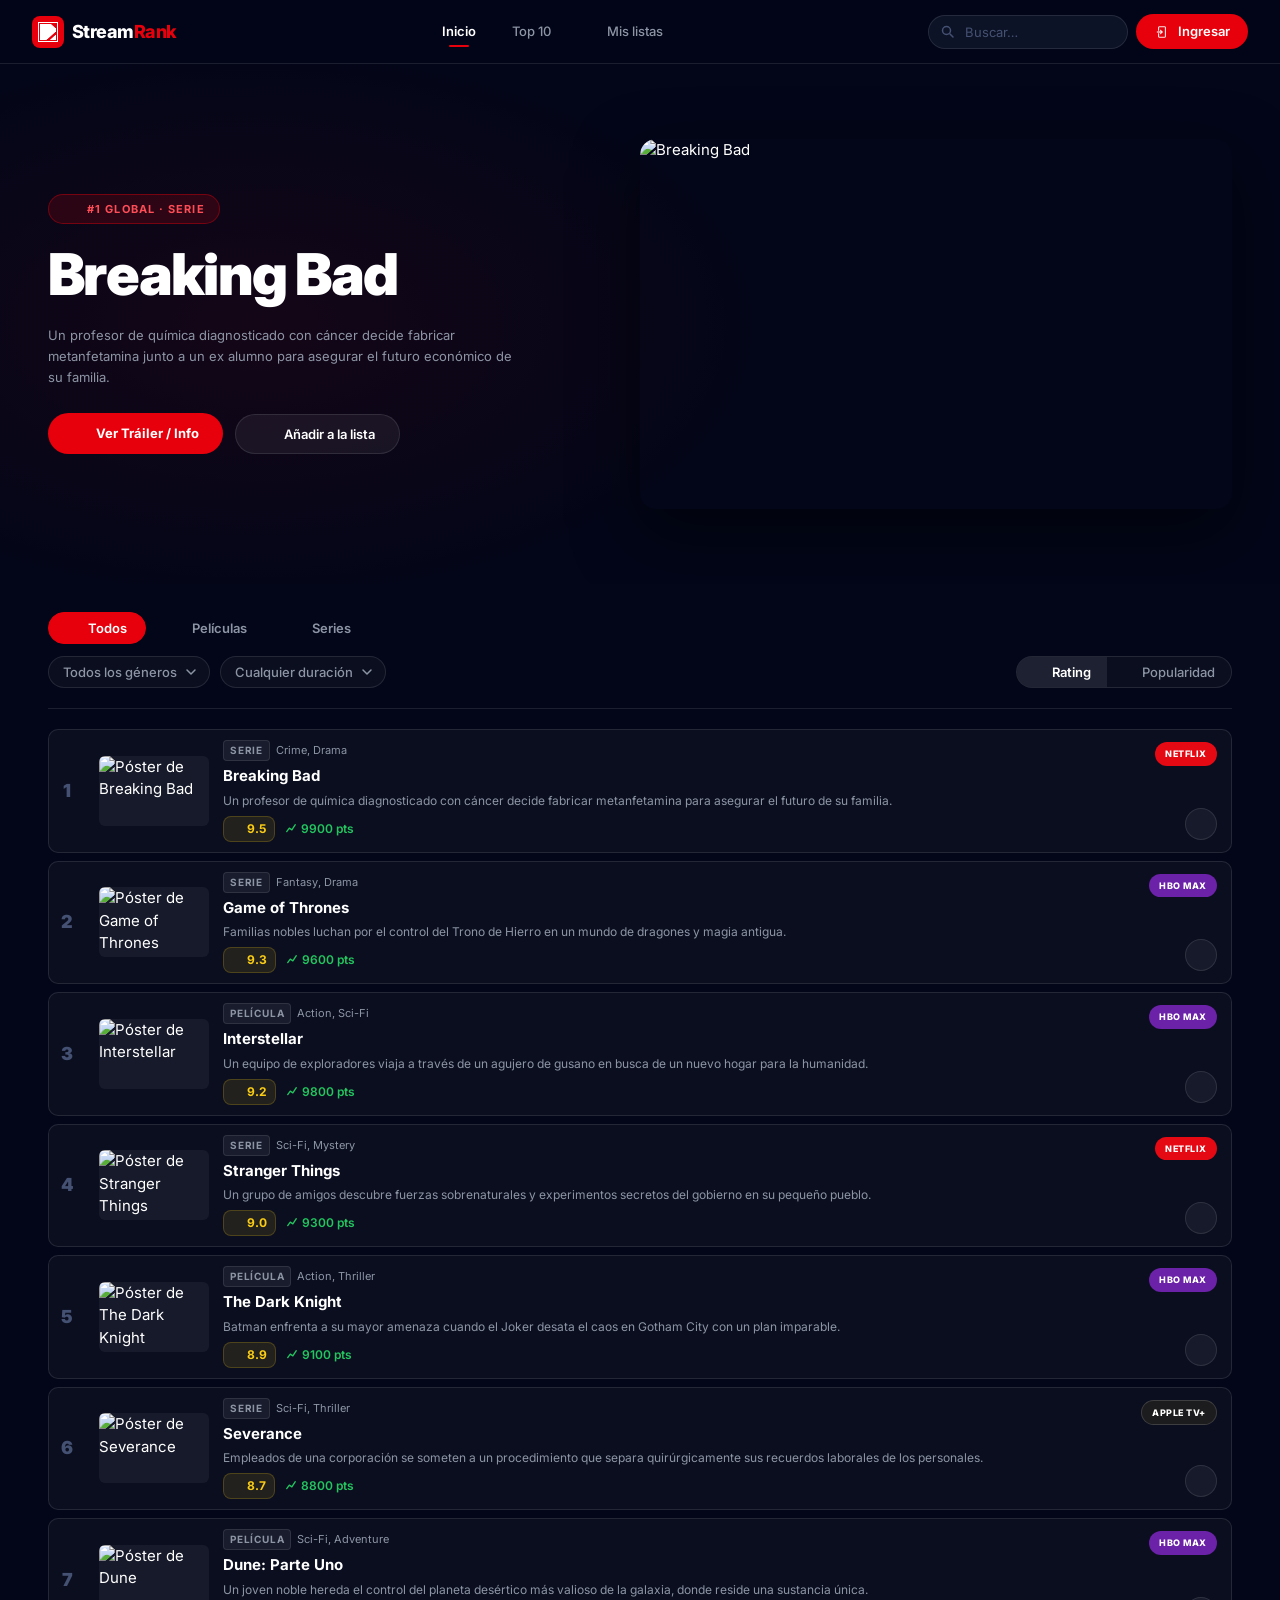
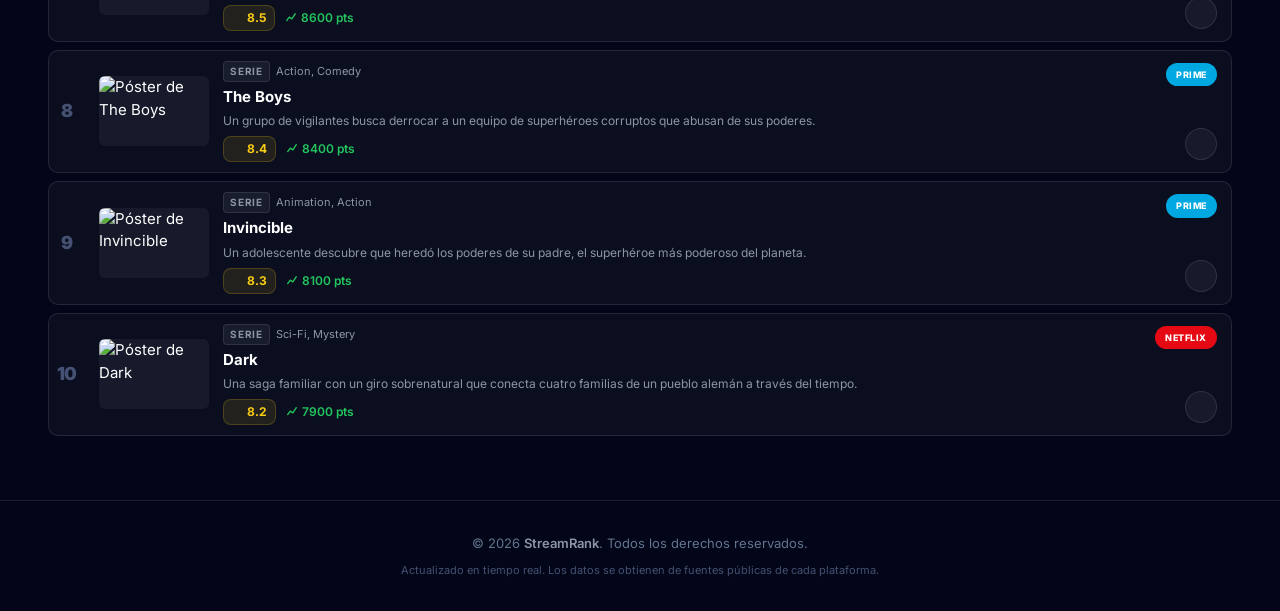
==== index.html @ 414cadd2 "avance" ====
<!DOCTYPE html>
<html lang="es">
<head>
  <meta charset="UTF-8" />
  <meta name="viewport" content="width=device-width, initial-scale=1.0" />
  <meta name="description" content="StreamRank — Descubre las mejores películas y series rankeadas en tiempo real." />
  <title>StreamRank — Inicio</title>
 
  <link rel="preconnect" href="https://fonts.googleapis.com" />
  <link rel="preconnect" href="https://fonts.gstatic.com" crossorigin />
  <link href="https://fonts.googleapis.com/css2?family=Inter:wght@400;500;600;700;800;900&display=swap" rel="stylesheet" />
 
  <link rel="stylesheet" href="css/style.css" />
  <link rel="stylesheet" href="css/inicio.css" />
  <link rel="stylesheet" href="css/modal.css" />
  <link rel="stylesheet" href="css/auth-modal.css" />
</head>
 
<body>
 
  <!-- ============================================================
       HEADER
  ============================================================ -->
  <header id="site-header" role="banner">
    <div class="header-inner">
 
      <!-- ZONA 1 — Logo -->
      <a href="index.html" class="header-logo" aria-label="StreamRank — Ir al inicio">
        <span class="header-logo__icon-wrap" aria-hidden="true">
          <img src="assets/icons/Clapperboard.svg" alt="" width="20" height="20" />
        </span>
        <span class="header-logo__wordmark">Stream<span>Rank</span></span>
      </a>
 
      <!-- ZONA 2 — Navegación principal -->
      <nav class="header-nav" aria-label="Navegación principal">
 
        <a href="index.html" class="nav-link is-active" aria-current="page">
          <span class="nav-link-text">Inicio</span>
        </a>
 
        <a href="top_10.html" class="nav-link">
          <span class="nav-link-text">Top 10</span>
        </a>
 
        <a href="mis-listas.html" class="nav-link">
          <img src="assets/icons/menu.svg" class="nav-link__icon" alt="" aria-hidden="true" />
          <span class="nav-link-text">Mis listas</span>
        </a>
 
      </nav>
 
      <!-- ZONA 3 — Búsqueda + CTA -->
      <div class="header-actions">
 
        <form class="search-form" role="search" action="#" method="get">
          <label for="site-search" class="sr-only">Buscar películas o series</label>
          <svg class="search-form__icon" viewBox="0 0 16 16" fill="none"
               aria-hidden="true" focusable="false">
            <circle cx="6.5" cy="6.5" r="4" stroke="currentColor" stroke-width="1.5"/>
            <path d="M10 10l3 3" stroke="currentColor" stroke-width="1.5" stroke-linecap="round"/>
          </svg>
          <input
            id="site-search"
            class="search-form__input"
            type="search"
            name="q"
            placeholder="Buscar…"
            autocomplete="off"
            aria-label="Buscar películas o series"
          />
        </form>
 
        <a href="ajustes.html" class="btn-cta">
          <img src="assets/icons/enter.svg" class="btn-cta__icon" alt="" aria-hidden="true" />
          <span class="btn-cta-text">Ingresar</span>
        </a>
 
      </div>
    </div>
  </header>
 
 
  <!-- ============================================================
       MAIN — contenido de la siguiente fase
  ============================================================ -->
   <main id="site-main" tabindex="-1">
    <section class="hero" aria-label="Contenido destacado — Top 1 global">
 
      <!-- Columna izquierda: texto -->
      <div class="hero__content">
        <div class="hero__badge" aria-label="Top 1 global">
          <img src="assets/icons/Estrella.svg" alt="" class="hero__badge-icon" />
          #1 Global · Serie
        </div>
        <h1 class="hero__title">Breaking Bad</h1>
        <p class="hero__desc">Un profesor de química diagnosticado con cáncer decide fabricar metanfetamina junto a un ex alumno para asegurar el futuro económico de su familia.</p>
        <div class="hero__actions">
          <a href="#" class="btn-hero-primary" aria-label="Ver tráiler e información de Breaking Bad">
            <img src="assets/icons/Play.svg" alt="" class="btn-icon" />
            Ver Tráiler / Info
          </a>
          <button class="btn-hero-secondary" aria-label="Añadir Breaking Bad a mi lista">
            <img src="assets/icons/agregar.svg" alt="" class="btn-icon" />
           Añadir a la lista
          </button>
        </div>
    </div>
 
  <!-- Columna derecha: imagen -->
      <div class="hero__bg" aria-hidden="true">
        <img
          src="https://images.unsplash.com/photo-1604975999044-188783d54fb3?w=1000&q=80"
          alt="Breaking Bad"
       />
      </div>
 
    </section>

 
    <!-- ── FILTROS + LISTA ── -->
    <section class="section-main" aria-label="Top 10 global">
 
      <div class="filters-bar" role="group" aria-label="Filtros del ranking">
        <!-- Tabs -->
        <div class="filter-tabs" role="tablist" aria-label="Tipo de contenido">
          <button class="filter-tab is-active" role="tab" aria-selected="true" data-filter="all">
            <img src="assets/icons/general.svg" alt="" class="filter-icon" />
            Todos
          </button>
          <button class="filter-tab" role="tab" aria-selected="false" data-filter="movie">
            <img src="assets/icons/Pelicula.svg" alt="" class="filter-icon" />
            Películas
          </button>
          <button class="filter-tab" role="tab" aria-selected="false" data-filter="series">
            <img src="assets/icons/Series.svg" alt="" class="filter-icon" />
            Series
          </button>
        </div>
        <!-- Dropdowns + ordenar -->
        <div class="filter-row">
          <label for="filter-genre" class="sr-only">Filtrar por género</label>
          <select id="filter-genre" class="filter-select">
            <option value="">Todos los géneros</option>
            <option value="action">Acción</option>
            <option value="drama">Drama</option>
            <option value="scifi">Ciencia ficción</option>
            <option value="comedy">Comedia</option>
            <option value="thriller">Thriller</option>
            <option value="fantasy">Fantasía</option>
            <option value="crime">Crimen</option>
            <option value="animation">Animación</option>
          </select>
          <label for="filter-duration" class="sr-only">Filtrar por duración</label>
          <select id="filter-duration" class="filter-select">
            <option value="">Cualquier duración</option>
            <option value="short">Menos de 90 min</option>
            <option value="medium">90 – 120 min</option>
            <option value="long">Más de 120 min</option>
          </select>
          <div class="filter-row__spacer" aria-hidden="true"></div>
          <div class="sort-group" role="group" aria-label="Ordenar por">
            <button class="sort-btn is-active" data-sort="rating" aria-pressed="true">
              <img src="assets/icons/Rating.svg" alt="" class="sort-icon" />
              Rating
            </button>
            <button class="sort-btn" data-sort="popularity" aria-pressed="false">
              <img src="assets/icons/Popularidad.svg" alt="" class="sort-icon" />
              Popularidad
            </button>
          </div>
        </div>
      </div>
 
 
      <!-- Lista -->
      <ol class="ranking-list" aria-label="Lista Top 10 global">
 
        <li data-item-id="breaking-bad"><article class="card" aria-label="Puesto 1: Breaking Bad">
          <span class="card__rank" aria-label="Puesto 1">1</span>
          <div class="card__thumb"><img src="https://images.unsplash.com/photo-1604975999044-188783d54fb3?w=400&q=80" alt="Póster de Breaking Bad" loading="lazy" /></div>
          <div class="card__body">
            <div class="card__type-row"><span class="card__type">Serie</span><span class="card__genres">Crime, Drama</span></div>
            <h2 class="card__title">Breaking Bad</h2>
            <p class="card__desc">Un profesor de química diagnosticado con cáncer decide fabricar metanfetamina para asegurar el futuro de su familia.</p>
            <div class="card__stats">
              <span class="card__rating" aria-label="Rating 9.5"><img src="assets/icons/Estrella.svg" alt="" class="card-rating-icon" />9.5</span>
              <span class="card__pts" aria-label="9900 puntos"><svg viewBox="0 0 14 14" fill="none" stroke="currentColor" stroke-width="1.6" aria-hidden="true"><path d="M2 10l3-4 3 2 4-6" stroke-linecap="round" stroke-linejoin="round"/></svg>9900 pts</span>
            </div>
          </div>
          <div class="card__side">
            <span class="platform-badge platform-badge--netflix">NETFLIX</span>
            <button class="btn-save" aria-label="Guardar Breaking Bad en mi lista" aria-pressed="false"><img src="assets/icons/agregar.svg" alt="" class="save-icon" /></button>
          </div>
        </article></li>
 
        <li data-item-id="game-of-thrones"><article class="card" aria-label="Puesto 2: Game of Thrones">
          <span class="card__rank" aria-label="Puesto 2">2</span>
          <div class="card__thumb"><img src="https://images.unsplash.com/photo-1518709268805-4e9042af9f23?w=400&q=80" alt="Póster de Game of Thrones" loading="lazy" /></div>
          <div class="card__body">
            <div class="card__type-row"><span class="card__type">Serie</span><span class="card__genres">Fantasy, Drama</span></div>
            <h2 class="card__title">Game of Thrones</h2>
            <p class="card__desc">Familias nobles luchan por el control del Trono de Hierro en un mundo de dragones y magia antigua.</p>
            <div class="card__stats">
              <span class="card__rating" aria-label="Rating 9.3"><img src="assets/icons/Estrella.svg" alt="" class="card-rating-icon" />9.3</span>
              <span class="card__pts" aria-label="9600 puntos"><svg viewBox="0 0 14 14" fill="none" stroke="currentColor" stroke-width="1.6" aria-hidden="true"><path d="M2 10l3-4 3 2 4-6" stroke-linecap="round" stroke-linejoin="round"/></svg>9600 pts</span>
            </div>
          </div>
          <div class="card__side">
            <span class="platform-badge platform-badge--hbo">HBO MAX</span>
            <button class="btn-save" aria-label="Guardar Game of Thrones en mi lista" aria-pressed="false"><img src="assets/icons/agregar.svg" alt="" class="save-icon" /></button>
          </div>
        </article></li>
 
        <li data-item-id="interstellar"><article class="card" aria-label="Puesto 3: Interstellar">
          <span class="card__rank" aria-label="Puesto 3">3</span>
          <div class="card__thumb"><img src="https://images.unsplash.com/photo-1451187580459-43490279c0fa?w=400&q=80" alt="Póster de Interstellar" loading="lazy" /></div>
          <div class="card__body">
            <div class="card__type-row"><span class="card__type">Película</span><span class="card__genres">Action, Sci-Fi</span></div>
            <h2 class="card__title">Interstellar</h2>
            <p class="card__desc">Un equipo de exploradores viaja a través de un agujero de gusano en busca de un nuevo hogar para la humanidad.</p>
            <div class="card__stats">
              <span class="card__rating" aria-label="Rating 9.2"><img src="assets/icons/Estrella.svg" alt="" class="card-rating-icon" />9.2</span>
              <span class="card__pts" aria-label="9800 puntos"><svg viewBox="0 0 14 14" fill="none" stroke="currentColor" stroke-width="1.6" aria-hidden="true"><path d="M2 10l3-4 3 2 4-6" stroke-linecap="round" stroke-linejoin="round"/></svg>9800 pts</span>
            </div>
          </div>
          <div class="card__side">
            <span class="platform-badge platform-badge--hbo">HBO MAX</span>
            <button class="btn-save" aria-label="Guardar Interstellar en mi lista" aria-pressed="false"><img src="assets/icons/agregar.svg" alt="" class="save-icon" /></button>
          </div>
        </article></li>
 
        <li data-item-id="stranger-things"><article class="card" aria-label="Puesto 4: Stranger Things">
          <span class="card__rank" aria-label="Puesto 4">4</span>
          <div class="card__thumb"><img src="https://images.unsplash.com/photo-1535016120720-40c646be5580?w=400&q=80" alt="Póster de Stranger Things" loading="lazy" /></div>
          <div class="card__body">
            <div class="card__type-row"><span class="card__type">Serie</span><span class="card__genres">Sci-Fi, Mystery</span></div>
            <h2 class="card__title">Stranger Things</h2>
            <p class="card__desc">Un grupo de amigos descubre fuerzas sobrenaturales y experimentos secretos del gobierno en su pequeño pueblo.</p>
            <div class="card__stats">
              <span class="card__rating" aria-label="Rating 9.0"><img src="assets/icons/Estrella.svg" alt="" class="card-rating-icon" />9.0</span>
              <span class="card__pts" aria-label="9300 puntos"><svg viewBox="0 0 14 14" fill="none" stroke="currentColor" stroke-width="1.6" aria-hidden="true"><path d="M2 10l3-4 3 2 4-6" stroke-linecap="round" stroke-linejoin="round"/></svg>9300 pts</span>
            </div>
          </div>
          <div class="card__side">
            <span class="platform-badge platform-badge--netflix">NETFLIX</span>
            <button class="btn-save" aria-label="Guardar Stranger Things en mi lista" aria-pressed="false"><img src="assets/icons/agregar.svg" alt="" class="save-icon" /></button>
          </div>
        </article></li>
 
        <li data-item-id="the-dark-knight"><article class="card" aria-label="Puesto 5: The Dark Knight">
          <span class="card__rank" aria-label="Puesto 5">5</span>
          <div class="card__thumb"><img src="https://images.unsplash.com/photo-1509347528160-9a9e33742cdb?w=400&q=80" alt="Póster de The Dark Knight" loading="lazy" /></div>
          <div class="card__body">
            <div class="card__type-row"><span class="card__type">Película</span><span class="card__genres">Action, Thriller</span></div>
            <h2 class="card__title">The Dark Knight</h2>
            <p class="card__desc">Batman enfrenta a su mayor amenaza cuando el Joker desata el caos en Gotham City con un plan imparable.</p>
            <div class="card__stats">
              <span class="card__rating" aria-label="Rating 8.9"><img src="assets/icons/Estrella.svg" alt="" class="card-rating-icon" />8.9</span>
              <span class="card__pts" aria-label="9100 puntos"><svg viewBox="0 0 14 14" fill="none" stroke="currentColor" stroke-width="1.6" aria-hidden="true"><path d="M2 10l3-4 3 2 4-6" stroke-linecap="round" stroke-linejoin="round"/></svg>9100 pts</span>
            </div>
          </div>
          <div class="card__side">
            <span class="platform-badge platform-badge--hbo">HBO MAX</span>
            <button class="btn-save" aria-label="Guardar The Dark Knight en mi lista" aria-pressed="false"><img src="assets/icons/agregar.svg" alt="" class="save-icon" /></button>
          </div>
        </article></li>
 
        <li data-item-id="severance"><article class="card" aria-label="Puesto 6: Severance">
          <span class="card__rank" aria-label="Puesto 6">6</span>
          <div class="card__thumb"><img src="https://images.unsplash.com/photo-1497366216548-37526070297c?w=400&q=80" alt="Póster de Severance" loading="lazy" /></div>
          <div class="card__body">
            <div class="card__type-row"><span class="card__type">Serie</span><span class="card__genres">Sci-Fi, Thriller</span></div>
            <h2 class="card__title">Severance</h2>
            <p class="card__desc">Empleados de una corporación se someten a un procedimiento que separa quirúrgicamente sus recuerdos laborales de los personales.</p>
            <div class="card__stats">
              <span class="card__rating" aria-label="Rating 8.7"><img src="assets/icons/Estrella.svg" alt="" class="card-rating-icon" />8.7</span>
              <span class="card__pts" aria-label="8800 puntos"><svg viewBox="0 0 14 14" fill="none" stroke="currentColor" stroke-width="1.6" aria-hidden="true"><path d="M2 10l3-4 3 2 4-6" stroke-linecap="round" stroke-linejoin="round"/></svg>8800 pts</span>
            </div>
          </div>
          <div class="card__side">
            <span class="platform-badge platform-badge--apple">APPLE TV+</span>
            <button class="btn-save" aria-label="Guardar Severance en mi lista" aria-pressed="false"><img src="assets/icons/agregar.svg" alt="" class="save-icon" /></button>
          </div>
        </article></li>
 
        <li data-item-id="dune"><article class="card" aria-label="Puesto 7: Dune: Parte Uno">
          <span class="card__rank" aria-label="Puesto 7">7</span>
          <div class="card__thumb"><img src="https://images.unsplash.com/photo-1506905925346-21bda4d32df4?w=400&q=80" alt="Póster de Dune" loading="lazy" /></div>
          <div class="card__body">
            <div class="card__type-row"><span class="card__type">Película</span><span class="card__genres">Sci-Fi, Adventure</span></div>
            <h2 class="card__title">Dune: Parte Uno</h2>
            <p class="card__desc">Un joven noble hereda el control del planeta desértico más valioso de la galaxia, donde reside una sustancia única.</p>
            <div class="card__stats">
              <span class="card__rating" aria-label="Rating 8.5"><img src="assets/icons/Estrella.svg" alt="" class="card-rating-icon" />8.5</span>
              <span class="card__pts" aria-label="8600 puntos"><svg viewBox="0 0 14 14" fill="none" stroke="currentColor" stroke-width="1.6" aria-hidden="true"><path d="M2 10l3-4 3 2 4-6" stroke-linecap="round" stroke-linejoin="round"/></svg>8600 pts</span>
            </div>
          </div>
          <div class="card__side">
            <span class="platform-badge platform-badge--hbo">HBO MAX</span>
            <button class="btn-save" aria-label="Guardar Dune en mi lista" aria-pressed="false"><img src="assets/icons/agregar.svg" alt="" class="save-icon" /></button>
          </div>
        </article></li>
 
        <li data-item-id="the-boys"><article class="card" aria-label="Puesto 8: The Boys">
          <span class="card__rank" aria-label="Puesto 8">8</span>
          <div class="card__thumb"><img src="https://images.unsplash.com/photo-1531259683007-016a7b628fc3?w=400&q=80" alt="Póster de The Boys" loading="lazy" /></div>
          <div class="card__body">
            <div class="card__type-row"><span class="card__type">Serie</span><span class="card__genres">Action, Comedy</span></div>
            <h2 class="card__title">The Boys</h2>
            <p class="card__desc">Un grupo de vigilantes busca derrocar a un equipo de superhéroes corruptos que abusan de sus poderes.</p>
            <div class="card__stats">
              <span class="card__rating" aria-label="Rating 8.4"><img src="assets/icons/Estrella.svg" alt="" class="card-rating-icon" />8.4</span>
              <span class="card__pts" aria-label="8400 puntos"><svg viewBox="0 0 14 14" fill="none" stroke="currentColor" stroke-width="1.6" aria-hidden="true"><path d="M2 10l3-4 3 2 4-6" stroke-linecap="round" stroke-linejoin="round"/></svg>8400 pts</span>
            </div>
          </div>
          <div class="card__side">
            <span class="platform-badge platform-badge--prime">PRIME</span>
            <button class="btn-save" aria-label="Guardar The Boys en mi lista" aria-pressed="false"><img src="assets/icons/agregar.svg" alt="" class="save-icon" /></button>
          </div>
        </article></li>
 
        <li data-item-id="invincible"><article class="card" aria-label="Puesto 9: Invincible">
          <span class="card__rank" aria-label="Puesto 9">9</span>
          <div class="card__thumb"><img src="https://images.unsplash.com/photo-1612036782180-6f0b6cd846fe?w=400&q=80" alt="Póster de Invincible" loading="lazy" /></div>
          <div class="card__body">
            <div class="card__type-row"><span class="card__type">Serie</span><span class="card__genres">Animation, Action</span></div>
            <h2 class="card__title">Invincible</h2>
            <p class="card__desc">Un adolescente descubre que heredó los poderes de su padre, el superhéroe más poderoso del planeta.</p>
            <div class="card__stats">
              <span class="card__rating" aria-label="Rating 8.3"><img src="assets/icons/Estrella.svg" alt="" class="card-rating-icon" />8.3</span>
              <span class="card__pts" aria-label="8100 puntos"><svg viewBox="0 0 14 14" fill="none" stroke="currentColor" stroke-width="1.6" aria-hidden="true"><path d="M2 10l3-4 3 2 4-6" stroke-linecap="round" stroke-linejoin="round"/></svg>8100 pts</span>
            </div>
          </div>
          <div class="card__side">
            <span class="platform-badge platform-badge--prime">PRIME</span>
            <button class="btn-save" aria-label="Guardar Invincible en mi lista" aria-pressed="false"><img src="assets/icons/agregar.svg" alt="" class="save-icon" /></button>
          </div>
        </article></li>
 
        <li data-item-id="dark"><article class="card" aria-label="Puesto 10: Dark">
          <span class="card__rank" aria-label="Puesto 10">10</span>
          <div class="card__thumb"><img src="https://images.unsplash.com/photo-1419242902214-272b3f66ee7a?w=400&q=80" alt="Póster de Dark" loading="lazy" /></div>
          <div class="card__body">
            <div class="card__type-row"><span class="card__type">Serie</span><span class="card__genres">Sci-Fi, Mystery</span></div>
            <h2 class="card__title">Dark</h2>
            <p class="card__desc">Una saga familiar con un giro sobrenatural que conecta cuatro familias de un pueblo alemán a través del tiempo.</p>
            <div class="card__stats">
              <span class="card__rating" aria-label="Rating 8.2"><img src="assets/icons/Estrella.svg" alt="" class="card-rating-icon" />8.2</span>
              <span class="card__pts" aria-label="7900 puntos"><svg viewBox="0 0 14 14" fill="none" stroke="currentColor" stroke-width="1.6" aria-hidden="true"><path d="M2 10l3-4 3 2 4-6" stroke-linecap="round" stroke-linejoin="round"/></svg>7900 pts</span>
            </div>
          </div>
          <div class="card__side">
            <span class="platform-badge platform-badge--netflix">NETFLIX</span>
            <button class="btn-save" aria-label="Guardar Dark en mi lista" aria-pressed="false"><img src="assets/icons/agregar.svg" alt="" class="save-icon" /></button>
          </div>
        </article></li>
 
      </ol>
    </section>
  </main>
 
 
  <!-- ============================================================
       FOOTER
  ============================================================ -->
  <footer id="site-footer" role="contentinfo">
    <div class="footer-inner">
      <p class="footer-copy">
        &copy; 2026 <strong>StreamRank</strong>. Todos los derechos reservados.
      </p>
      <p class="footer-note">
        Actualizado en tiempo real. Los datos se obtienen de fuentes públicas de cada plataforma.
      </p>
    </div>
  </footer>

  <style>
    /* Estilos para los iconos */
    .btn-icon,
    .filter-icon,
    .sort-icon,
    .hero__badge-icon,
    .meta-rating-icon,
    .card-rating-icon,
    .save-icon {
      width: 16px;
      height: 16px;
      flex-shrink: 0;
      display: block;
    }
  </style>
 <script src="js/filters.js"></script>
 <script src="js/modal.js"></script>
 <script src="js/auth.js"></script>
 <script src="js/auth-modal.js"></script>
 <script src="js/listas.js"></script>
 <script>Auth.updateHeaderUI();</script>
</body>
</html>
---- css/style.css ----
/* ===================================================
   TOKENS / VARIABLES
=================================================== */
:root {
  color-scheme: dark;

  /* Colores */
  --color-bg:               #020618;
  --color-surface:          #0A0E1F;
  --color-brand:            #E7000B;
  --color-brand-dark:       #D00000;
  --color-text-primary:     #ffffff;
  --color-text-muted:       #8D95A5;
  --color-text-placeholder: #455172;
  --color-text-footer:      #62748E;
  --color-border:           rgba(255, 255, 255, 0.1);
  --color-border-hover:     rgba(255, 255, 255, 0.2);
  --color-surface-hover:    rgba(255, 255, 255, 0.05);
  --color-topbar-bg:        rgba(2, 6, 24, 0.85);
  --color-search-bg:        rgba(15, 23, 43, 0.8);

  /* Tipografía */
  --font-main: 'Inter', ui-sans-serif, system-ui, -apple-system,
               BlinkMacSystemFont, 'Segoe UI', sans-serif;

  /* Bordes */
  --radius-sm:   8px;
  --radius-md:   9.1px;
  --radius-pill: 9999px;

  /* Espaciado */
  --space-xs:  4px;
  --space-sm:  8px;
  --space-md:  16px;
  --space-lg:  24px;
  --space-xl:  32px;
  --space-2xl: 48px;

  /* Texto */
  --text-xs:  11px;
  --text-sm:  13px;
  --text-md:  15px;
  --text-lg:  17px;

  /* Header */
  --header-h: 64px;
}


/* ===================================================
   RESET
=================================================== */
*, *::before, *::after {
  box-sizing: border-box;
  margin: 0;
  padding: 0;
}

html { scroll-behavior: smooth; }

body {
  font-family: var(--font-main);
  font-size: var(--text-md);
  background-color: var(--color-bg);
  color: var(--color-text-primary);
  line-height: 1.5;
  min-height: 100dvh;
  display: flex;
  flex-direction: column;
  -webkit-font-smoothing: antialiased;
}

a { color: inherit; text-decoration: none; }
ul, ol { list-style: none; }
img, svg { display: block; }
button { font-family: inherit; cursor: pointer; border: none; background: none; }

:focus-visible {
  outline: 2px solid var(--color-brand);
  outline-offset: 3px;
  border-radius: var(--radius-sm);
}

.sr-only {
  position: absolute;
  width: 1px; height: 1px;
  padding: 0; margin: -1px;
  overflow: hidden;
  clip: rect(0,0,0,0);
  white-space: nowrap;
  border: 0;
}


/* ===================================================
   LAYOUT GLOBAL
=================================================== */
#site-header { position: sticky; top: 0; z-index: 100; }
#site-main   { flex: 1; }
#site-footer { margin-top: auto; }


/* ===================================================
   HEADER
=================================================== */
.header-inner {
  display: flex;
  align-items: center;
  gap: var(--space-md);
  height: var(--header-h);
  padding: 0 var(--space-xl);
  background: var(--color-topbar-bg);
  backdrop-filter: blur(16px);
  -webkit-backdrop-filter: blur(16px);
  border-bottom: 1px solid var(--color-border);
  flex-wrap: nowrap;
  overflow: hidden;
}

/* Logo */
.header-logo {
  display: flex;
  align-items: center;
  gap: var(--space-sm);
  flex-shrink: 0;
  text-decoration: none;
}

.header-logo__icon-wrap {
  display: flex;
  align-items: center;
  justify-content: center;
  width: 32px;
  height: 32px;
  background: var(--color-brand);
  border-radius: var(--radius-sm);
  flex-shrink: 0;
}

.header-logo__icon-wrap img {
  width: 20px;
  height: 20px;
  filter: brightness(0) invert(1);
}

.header-logo__wordmark {
  font-size: 18px;
  font-weight: 800;
  letter-spacing: -0.03em;
  color: var(--color-text-primary);
  line-height: 1;
  white-space: nowrap;
}

.header-logo__wordmark span { color: var(--color-brand); }

/* Navegación */
.header-nav {
  display: flex;
  align-items: center;
  gap: var(--space-xs);
  flex: 1;
  justify-content: center;
  min-width: 0;
}

.nav-link {
  position: relative;
  display: inline-flex;
  align-items: center;
  gap: var(--space-xs);
  padding: var(--space-xs) var(--space-md);
  font-size: var(--text-sm);
  font-weight: 500;
  color: var(--color-text-muted);
  border-radius: var(--radius-pill);
  transition: color 0.18s, background 0.18s;
  white-space: nowrap;
  flex-shrink: 0;
}

.nav-link:hover,
.nav-link:focus-visible {
  color: var(--color-text-primary);
  background: var(--color-surface-hover);
}

.nav-link.is-active {
  color: var(--color-text-primary);
  font-weight: 600;
}

.nav-link.is-active::after {
  content: '';
  position: absolute;
  bottom: -2px;
  left: 50%;
  transform: translateX(-50%);
  width: 20px;
  height: 2px;
  background: var(--color-brand);
  border-radius: var(--radius-pill);
}

.nav-link__icon {
  width: 16px;
  height: 16px;
  flex-shrink: 0;
  opacity: 0.7;
  filter: brightness(0) invert(1);
}

/* Acciones */
.header-actions {
  display: flex;
  align-items: center;
  gap: var(--space-sm);
  flex-shrink: 0;
}

.search-form {
  position: relative;
  display: flex;
  align-items: center;
}

.search-form__icon {
  position: absolute;
  left: 12px;
  width: 16px;
  height: 16px;
  color: var(--color-text-placeholder);
  pointer-events: none;
  flex-shrink: 0;
}

.search-form__input {
  font-family: inherit;
  font-size: var(--text-sm);
  color: var(--color-text-primary);
  background: var(--color-search-bg);
  border: 1px solid var(--color-border);
  border-radius: var(--radius-pill);
  padding: 8px 16px 8px 36px;
  width: 200px;
  transition: border-color 0.18s, width 0.25s, background 0.18s;
  -webkit-appearance: none;
  appearance: none;
}

.search-form__input::placeholder { color: var(--color-text-placeholder); }
.search-form__input::-webkit-search-cancel-button { -webkit-appearance: none; }

.search-form__input:hover {
  border-color: var(--color-border-hover);
  background: var(--color-surface);
}

.search-form__input:focus {
  outline: none;
  border-color: var(--color-brand);
  width: 240px;
  background: var(--color-surface);
}

/* Botón CTA */
.btn-cta {
  display: inline-flex;
  align-items: center;
  gap: var(--space-sm);
  padding: 8px 18px;
  font-size: var(--text-sm);
  font-weight: 600;
  color: var(--color-text-primary);
  background: var(--color-brand);
  border-radius: var(--radius-pill);
  transition: background 0.18s, transform 0.12s;
  white-space: nowrap;
  flex-shrink: 0;
}

.btn-cta:hover,
.btn-cta:focus-visible {
  background: var(--color-brand-dark);
  transform: translateY(-1px);
}

.btn-cta:active { transform: translateY(0); }

.btn-cta__icon {
  width: 16px;
  height: 16px;
  flex-shrink: 0;
  filter: brightness(0) invert(1);
}

.btn-menu-mobile { display: none; }


/* ===================================================
   FOOTER
=================================================== */
.footer-inner {
  display: flex;
  flex-direction: column;
  align-items: center;
  gap: var(--space-sm);
  padding: var(--space-xl);
  border-top: 1px solid var(--color-border);
  background: var(--color-bg);
  text-align: center;
}

.footer-copy,
.footer-note {
  font-size: var(--text-sm);
  color: var(--color-text-footer);
  line-height: 1.6;
}

.footer-copy strong {
  color: var(--color-text-muted);
  font-weight: 600;
}

.footer-note {
  font-size: var(--text-xs);
  color: var(--color-text-placeholder);
}


/* ===================================================
   RESPONSIVE — Header
=================================================== */
@media (max-width: 1024px) {
  .header-inner {
    padding: 0 var(--space-lg);
    gap: var(--space-sm);
  }
  .search-form__input { width: 160px; }
  .search-form__input:focus { width: 190px; }
}

@media (max-width: 768px) {
  :root { --header-h: 56px; }

  .header-inner {
    padding: 0 var(--space-md);
    gap: var(--space-xs);
  }

  .search-form__input {
    width: 36px;
    padding-left: 36px;
    padding-right: 0;
    color: transparent;
    cursor: pointer;
  }

  .search-form__input::placeholder { color: transparent; }

  .search-form__input:focus {
    width: 180px;
    padding-right: 16px;
    color: var(--color-text-primary);
  }

  .search-form__input:focus::placeholder {
    color: var(--color-text-placeholder);
  }

  .btn-cta-text { display: none; }
  .btn-cta { padding: 8px 10px; }

  .nav-link {
    padding: var(--space-xs) var(--space-sm);
    font-size: var(--text-xs);
  }
}

@media (max-width: 480px) {
  .header-inner { padding: 0 var(--space-sm); }
  .header-logo__wordmark { display: none; }
  .nav-link-text { display: none; }
  .nav-link { padding: var(--space-xs) var(--space-sm); }
  .nav-link__icon { opacity: 1; }
}
---- css/inicio.css ----
/* ===================================================
   INICIO.CSS — Estilos exclusivos de index.html
=================================================== */


/* ── HERO ── */
.hero {
  display: grid;
  grid-template-columns: 1fr 1fr;
  align-items: center;
  gap: 0;
  min-height: 520px;
  padding: 56px 48px;
  position: relative;
  overflow: hidden;
}

/* Fondo con gradiente sutil */
.hero::before {
  content: '';
  position: absolute;
  inset: 0;
  background: radial-gradient(ellipse 60% 80% at 20% 50%, rgba(231, 0, 11, 0.08) 0%, transparent 70%);
  pointer-events: none;
  z-index: 0;
}

/* Columna izquierda — texto */
.hero__content {
  position: relative;
  z-index: 1;
  display: flex;
  flex-direction: column;
  gap: 20px;
  max-width: 580px;
  padding-right: 40px;
}

/* Columna derecha — imagen */
.hero__bg {
  position: relative;
  z-index: 1;
  border-radius: 16px;
  overflow: hidden;
  aspect-ratio: 16 / 10;
  box-shadow: 0 24px 64px rgba(0, 0, 0, 0.5);
}

.hero__bg img {
  width: 100%;
  height: 100%;
  object-fit: cover;
  display: block;
}

/* Eliminamos el ::after del fondo full-width anterior */
.hero__bg::after { display: none; }

/* Badge Top 1 */
.hero__badge {
  display: inline-flex;
  align-items: center;
  gap: 8px;
  padding: 6px 14px;
  background: rgba(231, 0, 11, 0.15);
  border: 1px solid rgba(231, 0, 11, 0.4);
  border-radius: var(--radius-pill);
  font-size: var(--text-xs);
  font-weight: 700;
  letter-spacing: 0.1em;
  text-transform: uppercase;
  color: #ff4d57;
  width: fit-content;
}

.hero__badge-icon {
  width: 12px;
  height: 12px;
  flex-shrink: 0;
}

/* Título */
.hero__title {
  font-size: clamp(2.2rem, 4.5vw, 3.8rem);
  font-weight: 900;
  line-height: 1.05;
  letter-spacing: -0.03em;
  color: #ffffff;
}

/* Meta */
.hero__meta {
  display: flex;
  flex-wrap: wrap;
  align-items: center;
  gap: 8px;
  font-size: var(--text-sm);
  font-weight: 500;
  color: var(--color-text-muted);
}

.hero__meta-tag {
  background: rgba(255,255,255,0.06);
  border: 1px solid var(--color-border);
  border-radius: var(--radius-sm);
  padding: 3px 10px;
}

.hero__meta-rating {
  display: inline-flex;
  align-items: center;
  gap: 5px;
  color: #FACC15;
  font-weight: 700;
}

/* Descripción */
.hero__desc {
  font-size: var(--text-sm);
  color: var(--color-text-muted);
  line-height: 1.65;
  max-width: 480px;
}

/* Botones */
.hero__actions {
  display: flex;
  flex-wrap: wrap;
  align-items: center;
  gap: 12px;
  padding-top: 4px;
}

.btn-hero-primary {
  display: inline-flex;
  align-items: center;
  gap: 8px;
  padding: 11px 24px;
  background: var(--color-brand);
  color: #fff;
  font-size: var(--text-sm);
  font-weight: 700;
  border-radius: var(--radius-pill);
  border: none;
  cursor: pointer;
  transition: background 0.18s, transform 0.12s, box-shadow 0.18s;
  text-decoration: none;
}

.btn-hero-primary:hover {
  background: var(--color-brand-dark);
  transform: translateY(-2px);
  box-shadow: 0 8px 20px rgba(231, 0, 11, 0.35);
}

.btn-hero-primary:active { transform: translateY(0); }

.btn-hero-primary .btn-icon {
  width: 16px;
  height: 16px;
  flex-shrink: 0;
}

.btn-hero-secondary {
  display: inline-flex;
  align-items: center;
  gap: 8px;
  padding: 11px 24px;
  background: rgba(255,255,255,0.06);
  color: var(--color-text-primary);
  font-size: var(--text-sm);
  font-weight: 600;
  border-radius: var(--radius-pill);
  border: 1px solid var(--color-border);
  cursor: pointer;
  transition: background 0.18s, border-color 0.18s, color 0.18s;
  text-decoration: none;
}

.btn-hero-secondary:hover {
  background: rgba(231, 0, 11, 0.1);
  border-color: rgba(231, 0, 11, 0.5);
  color: #ff4d57;
}

.btn-hero-secondary:active { transform: scale(0.98); }

.btn-hero-secondary .btn-icon {
  width: 16px;
  height: 16px;
  flex-shrink: 0;
}


/* ── SECCIÓN PRINCIPAL (filtros + lista) ── */
.section-main {
  display: flex;
  flex-direction: column;
  gap: 0;
  padding: 0 48px 64px;
}


/* ── BARRA DE FILTROS ── */
.filters-bar {
  display: flex;
  flex-direction: column;
  gap: 12px;
  padding: 28px 0 20px;
  border-bottom: 1px solid var(--color-border);
  margin-bottom: 20px;
}

.filter-tabs {
  display: flex;
  align-items: center;
  gap: 6px;
}

.filter-tab {
  display: inline-flex;
  align-items: center;
  gap: 7px;
  padding: 7px 18px;
  font-size: var(--text-sm);
  font-weight: 600;
  color: var(--color-text-muted);
  background: transparent;
  border: 1px solid transparent;
  border-radius: var(--radius-pill);
  cursor: pointer;
  transition: color 0.18s, background 0.18s, border-color 0.18s;
}

.filter-tab img,
.filter-tab svg {
  width: 14px;
  height: 14px;
  flex-shrink: 0;
  opacity: 0.7;
}

.filter-tab:hover {
  color: var(--color-text-primary);
  background: var(--color-surface-hover);
}

.filter-tab.is-active {
  color: #fff;
  background: var(--color-brand);
  border-color: var(--color-brand);
}

.filter-tab.is-active img,
.filter-tab.is-active svg { opacity: 1; }

.filter-row {
  display: flex;
  align-items: center;
  gap: 10px;
  flex-wrap: wrap;
}

.filter-select {
  padding: 7px 32px 7px 14px;
  background: var(--color-surface);
  border: 1px solid var(--color-border);
  border-radius: var(--radius-pill);
  font-family: var(--font-main);
  font-size: var(--text-sm);
  font-weight: 500;
  color: var(--color-text-muted);
  cursor: pointer;
  transition: border-color 0.18s, background 0.18s;
  -webkit-appearance: none;
  appearance: none;
  background-image: url("data:image/svg+xml,%3Csvg xmlns='http://www.w3.org/2000/svg' width='12' height='12' viewBox='0 0 12 12'%3E%3Cpath d='M2 4l4 4 4-4' stroke='%238D95A5' stroke-width='1.5' fill='none' stroke-linecap='round' stroke-linejoin='round'/%3E%3C/svg%3E");
  background-repeat: no-repeat;
  background-position: right 12px center;
}

.filter-select:hover,
.filter-select:focus {
  outline: none;
  border-color: var(--color-border-hover);
  color: var(--color-text-primary);
  background-color: rgba(15, 23, 43, 0.9);
}

.filter-row__spacer { flex: 1; }

.sort-group {
  display: inline-flex;
  align-items: center;
  background: var(--color-surface);
  border: 1px solid var(--color-border);
  border-radius: var(--radius-pill);
  overflow: hidden;
}

.sort-btn {
  display: inline-flex;
  align-items: center;
  gap: 6px;
  padding: 7px 16px;
  font-size: var(--text-sm);
  font-weight: 500;
  color: var(--color-text-muted);
  background: transparent;
  border: none;
  cursor: pointer;
  transition: color 0.15s, background 0.15s;
}

.sort-btn img,
.sort-btn svg {
  width: 13px;
  height: 13px;
  flex-shrink: 0;
}

.sort-btn:hover { color: var(--color-text-primary); }

.sort-btn.is-active {
  color: var(--color-text-primary);
  background: rgba(255,255,255,0.08);
  font-weight: 600;
}


/* ── LISTA DE TARJETAS ── */
.ranking-list {
  display: flex;
  flex-direction: column;
  gap: 8px;
}

/* Tarjeta individual — más compacta */
.card {
  display: grid;
  grid-template-columns: 36px 110px 1fr auto;
  align-items: center;
  gap: 14px;
  background: var(--color-surface);
  border: 1px solid var(--color-border);
  border-radius: 10px;
  padding: 10px 14px 10px 0;
  cursor: pointer;
  transition: border-color 0.18s, background 0.18s, box-shadow 0.18s;
}

.card:hover {
  border-color: var(--color-brand);
  background: rgba(15, 23, 43, 0.95);
  box-shadow: 0 0 0 1px rgba(231, 0, 11, 0.2), 0 4px 16px rgba(231, 0, 11, 0.12);
}

/* Número de rank */
.card__rank {
  font-size: 18px;
  font-weight: 900;
  color: var(--color-text-placeholder);
  text-align: center;
  flex-shrink: 0;
  line-height: 1;
  letter-spacing: -0.04em;
}

/* Imagen */
.card__thumb {
  width: 110px;
  height: 70px;
  border-radius: 6px;
  overflow: hidden;
  flex-shrink: 0;
  background: rgba(255,255,255,0.05);
}

.card__thumb img {
  width: 100%;
  height: 100%;
  object-fit: cover;
  display: block;
  transition: transform 0.4s ease;
}

.card:hover .card__thumb img { transform: scale(1.08); }

/* Cuerpo de texto */
.card__body {
  display: flex;
  flex-direction: column;
  gap: 4px;
  min-width: 0;
}

.card__type-row {
  display: flex;
  align-items: center;
  gap: 6px;
  flex-wrap: wrap;
}

.card__type {
  font-size: 10px;
  font-weight: 700;
  letter-spacing: 0.08em;
  text-transform: uppercase;
  color: var(--color-text-muted);
  background: rgba(255,255,255,0.06);
  border: 1px solid var(--color-border);
  border-radius: 4px;
  padding: 2px 6px;
}

.card__genres {
  font-size: 11px;
  color: var(--color-text-muted);
}

.card__title {
  font-size: 15px;
  font-weight: 700;
  color: var(--color-text-primary);
  white-space: nowrap;
  overflow: hidden;
  text-overflow: ellipsis;
}

.card__desc {
  font-size: 12px;
  color: var(--color-text-muted);
  line-height: 1.5;
  display: -webkit-box;
  -webkit-box-orient: vertical;
  overflow: hidden;
}

.card__stats {
  display: flex;
  align-items: center;
  gap: 10px;
  margin-top: 2px;
}

.card__rating {
  display: inline-flex;
  align-items: center;
  gap: 4px;
  background: rgba(250, 204, 21, 0.1);
  border: 1px solid rgba(250, 204, 21, 0.2);
  border-radius: var(--radius-sm);
  padding: 3px 8px;
  font-size: 12px;
  font-weight: 700;
  color: #FACC15;
}

.card__rating img,
.card__rating svg {
  width: 11px;
  height: 11px;
  flex-shrink: 0;
}

.card__pts {
  display: inline-flex;
  align-items: center;
  gap: 4px;
  font-size: 12px;
  font-weight: 600;
  color: #22C55E;
}

.card__pts svg {
  width: 12px;
  height: 12px;
  flex-shrink: 0;
}

/* Lado derecho */
.card__side {
  display: flex;
  flex-direction: column;
  align-items: flex-end;
  justify-content: space-between;
  gap: 10px;
  flex-shrink: 0;
  align-self: stretch;
  padding: 2px 0;
}

/* Badges de plataforma */
.platform-badge {
  font-size: 9px;
  font-weight: 800;
  letter-spacing: 0.06em;
  padding: 5px 10px;
  border-radius: var(--radius-pill);
  white-space: nowrap;
}

.platform-badge--netflix { background: #E50914; color: #fff; }
.platform-badge--hbo     { background: #6B21A8; color: #fff; }
.platform-badge--disney  { background: #113CCF; color: #fff; }
.platform-badge--prime   { background: #00A8E1; color: #fff; }
.platform-badge--apple   { background: #1c1c1e; color: #fff; border: 1px solid rgba(255,255,255,0.15); }

/* Botón guardar */
.btn-save {
  display: flex;
  align-items: center;
  justify-content: center;
  width: 32px;
  height: 32px;
  border-radius: 50%;
  background: rgba(255,255,255,0.05);
  border: 1px solid var(--color-border);
  color: var(--color-text-muted);
  cursor: pointer;
  transition: background 0.18s, border-color 0.18s, transform 0.18s;
  flex-shrink: 0;
}

.btn-save:hover {
  background: rgba(231, 0, 11, 0.15);
  border-color: var(--color-brand);
  color: var(--color-brand);
  transform: scale(1.1);
}

.btn-save:active { transform: scale(0.95); }

.btn-save.is-saved {
  background: rgba(231, 0, 11, 0.2);
  border-color: var(--color-brand);
  color: var(--color-brand);
}

.btn-save img,
.btn-save svg {
  width: 14px;
  height: 14px;
}


/* ── ICONOS (helper global) ── */
.btn-icon,
.filter-icon,
.sort-icon,
.hero__badge-icon,
.meta-rating-icon,
.card-rating-icon,
.save-icon {
  width: 14px;
  height: 14px;
  flex-shrink: 0;
  display: block;
}


/* ── RESPONSIVE ── */
@media (max-width: 1024px) {
  .hero {
    padding: 44px 32px;
    gap: 32px;
  }

  .section-main { padding: 0 32px 48px; }

  .card {
    grid-template-columns: 32px 96px 1fr auto;
    gap: 12px;
  }

  .card__thumb { width: 96px; height: 62px; }
}

@media (max-width: 768px) {
  /* Hero apilado en móvil */
  .hero {
    grid-template-columns: 1fr;
    grid-template-rows: auto auto;
    padding: 32px 20px 36px;
    gap: 24px;
    min-height: unset;
  }

  /* Imagen va primero visualmente en móvil */
  .hero__bg { order: -1; aspect-ratio: 16 / 9; }
  .hero__content { padding-right: 0; max-width: 100%; }
  .hero__title { font-size: 2rem; }
  .hero__desc { font-size: 13px; }

  .section-main { padding: 0 16px 40px; }

  /* Tarjeta móvil */
  .card {
    grid-template-columns: 28px 1fr auto;
    grid-template-rows: auto auto;
    gap: 8px 10px;
    padding: 10px 10px 10px 0;
  }

  .card__thumb {
    grid-column: 2 / 3;
    grid-row: 1;
    width: 100%;
    height: 72px;
  }

  .card__body {
    grid-column: 2 / 3;
    grid-row: 2;
  }

  .card__rank {
    grid-column: 1;
    grid-row: 1 / 3;
    font-size: 16px;
  }

  .card__side {
    grid-column: 3;
    grid-row: 1 / 3;
  }

  .card__title  { font-size: 14px; }
  .card__desc   { display: none; }

  .filter-row__spacer { display: none; }
  .sort-group { width: 100%; justify-content: center; }
}

@media (max-width: 480px) {
  .filter-tabs    { flex-wrap: wrap; }
  .filter-select  { font-size: 12px; padding: 6px 28px 6px 12px; }
  .hero__actions  { gap: 8px; }

  .btn-hero-primary,
  .btn-hero-secondary { padding: 10px 18px; font-size: 13px; gap: 6px; }
}
---- css/modal.css ----
/* ===================================================
   MODAL.CSS — Modal de detalle de película / serie
   Se importa en todos los HTML que usen tarjetas
=================================================== */

/* ── OVERLAY ── */
.modal-overlay {
  position: fixed;
  inset: 0;
  z-index: 500;
  background: rgba(2, 6, 24, 0.85);
  backdrop-filter: blur(6px);
  -webkit-backdrop-filter: blur(6px);
  display: flex;
  align-items: center;
  justify-content: center;
  padding: 20px;

  /* Estado inicial — oculto */
  opacity: 0;
  visibility: hidden;
  transition: opacity 0.22s ease, visibility 0.22s ease;
}

.modal-overlay.is-open {
  opacity: 1;
  visibility: visible;
}


/* ── TARJETA FLOTANTE ── */
.floating-card {
  position: relative;
  display: grid;
  grid-template-columns: 1fr 1fr;
  width: 100%;
  max-width: 780px;
  max-height: 90vh;
  background: #0F172B;
  border: 1px solid rgba(255, 255, 255, 0.1);
  border-radius: 16px;
  overflow: hidden;
  box-shadow: 0 32px 80px rgba(0, 0, 0, 0.6);

  /* Animación de entrada */
  transform: scale(0.94) translateY(12px);
  transition: transform 0.25s cubic-bezier(0.34, 1.56, 0.64, 1);
}

.modal-overlay.is-open .floating-card {
  transform: scale(1) translateY(0);
}


/* ── COLUMNA IZQUIERDA — Imagen ── */
.modal-img-col {
  position: relative;
  min-height: 320px;
  overflow: hidden;
}

.modal-img-col img {
  width: 100%;
  height: 100%;
  object-fit: cover;
  display: block;
}

/* Badge de plataforma sobre la imagen */
.modal-platform-badge {
  position: absolute;
  top: 16px;
  left: 16px;
  padding: 6px 12px;
  background: rgba(2, 6, 24, 0.75);
  border: 1px solid rgba(255, 255, 255, 0.15);
  border-radius: var(--radius-pill);
  font-size: 11px;
  font-weight: 700;
  letter-spacing: 0.08em;
  color: #fff;
  backdrop-filter: blur(8px);
}


/* ── COLUMNA DERECHA — Contenido ── */
.modal-content-col {
  display: flex;
  flex-direction: column;
  gap: 16px;
  padding: 28px 28px 28px 24px;
  overflow-y: auto;
}

/* Botón cerrar */
.modal-close-btn {
  position: absolute;
  top: 14px;
  right: 14px;
  z-index: 10;
  width: 32px;
  height: 32px;
  display: flex;
  align-items: center;
  justify-content: center;
  background: rgba(15, 23, 43, 0.8);
  border: 1px solid rgba(255, 255, 255, 0.12);
  border-radius: 50%;
  color: var(--color-text-muted);
  font-size: 14px;
  line-height: 1;
  cursor: pointer;
  transition: background 0.18s, color 0.18s, transform 0.18s;
  backdrop-filter: blur(8px);
}

.modal-close-btn:hover {
  background: rgba(231, 0, 11, 0.2);
  border-color: var(--color-brand);
  color: #fff;
  transform: rotate(90deg);
}

/* Tags tipo + género */
.modal-tags {
  display: flex;
  align-items: center;
  gap: 8px;
  flex-wrap: wrap;
}

.modal-tag-type {
  font-size: 11px;
  font-weight: 700;
  letter-spacing: 0.1em;
  text-transform: uppercase;
  color: var(--color-brand);
}

.modal-tag-genre {
  font-size: 11px;
  font-weight: 600;
  letter-spacing: 0.06em;
  text-transform: uppercase;
  color: var(--color-text-muted);
}

/* Título */
.modal-title {
  font-size: clamp(1.5rem, 3vw, 2rem);
  font-weight: 800;
  line-height: 1.1;
  letter-spacing: -0.02em;
  color: #fff;
  margin: 0;
}

/* Rating + duración */
.modal-meta {
  display: flex;
  align-items: center;
  gap: 16px;
  flex-wrap: wrap;
}

.modal-rating {
  display: inline-flex;
  align-items: center;
  gap: 6px;
  font-size: 15px;
  font-weight: 700;
  color: #FACC15;
}

.modal-rating img {
  width: 16px;
  height: 16px;
  flex-shrink: 0;
}

.modal-rating-max {
  font-size: 13px;
  font-weight: 500;
  color: var(--color-text-muted);
}

.modal-duration {
  display: inline-flex;
  align-items: center;
  gap: 6px;
  font-size: 13px;
  font-weight: 500;
  color: var(--color-text-muted);
}

.modal-duration img {
  width: 14px;
  height: 14px;
  flex-shrink: 0;
  opacity: 0.7;
}

/* Descripción */
.modal-desc {
  font-size: 14px;
  color: var(--color-text-muted);
  line-height: 1.65;
  margin: 0;
}

/* Botones de acción */
.modal-actions {
  display: flex;
  align-items: center;
  gap: 10px;
  flex-wrap: wrap;
  margin-top: 4px;
}

.btn-modal-primary {
  flex: 1;
  min-width: 120px;
  display: inline-flex;
  align-items: center;
  justify-content: center;
  gap: 8px;
  padding: 12px 20px;
  background: var(--color-brand);
  color: #fff;
  font-family: var(--font-main);
  font-size: 14px;
  font-weight: 700;
  border-radius: var(--radius-pill);
  border: none;
  cursor: pointer;
  transition: background 0.18s, transform 0.12s, box-shadow 0.18s;
  text-decoration: none;
}

.btn-modal-primary:hover {
  background: var(--color-brand-dark);
  transform: translateY(-1px);
  box-shadow: 0 6px 16px rgba(231, 0, 11, 0.3);
}

.btn-modal-primary img {
  width: 16px;
  height: 16px;
  flex-shrink: 0;
}

.btn-modal-secondary {
  flex: 1;
  min-width: 120px;
  display: inline-flex;
  align-items: center;
  justify-content: center;
  gap: 8px;
  padding: 12px 20px;
  background: rgba(255, 255, 255, 0.05);
  color: var(--color-text-primary);
  font-family: var(--font-main);
  font-size: 14px;
  font-weight: 600;
  border-radius: var(--radius-pill);
  border: 1px solid rgba(255, 255, 255, 0.12);
  cursor: pointer;
  transition: background 0.18s, border-color 0.18s;
  text-decoration: none;
}

.btn-modal-secondary:hover {
  background: rgba(231, 0, 11, 0.1);
  border-color: rgba(231, 0, 11, 0.4);
  color: #ff4d57;
}

.btn-modal-secondary img {
  width: 16px;
  height: 16px;
  flex-shrink: 0;
}

/* ── TRAILER EMBED ── */
.modal-trailer {
  border-radius: 10px;
  overflow: hidden;
  aspect-ratio: 16 / 9;
  background: #000;
  /* Oculto por defecto, aparece al pulsar "Ver Tráiler" */
  display: none;
}

.modal-trailer.is-visible {
  display: block;
}

.modal-trailer iframe {
  width: 100%;
  height: 100%;
  border: none;
  display: block;
}


/* ── RESPONSIVE ── */

/* Tablet — columnas más ajustadas */
@media (max-width: 700px) {
  .floating-card {
    grid-template-columns: 1fr;
    grid-template-rows: 220px auto;
    max-height: 92vh;
    border-radius: 14px;
  }

  .modal-img-col {
    min-height: unset;
    height: 220px;
  }

  .modal-close-btn {
    /* En móvil el botón cierra va sobre la imagen */
    top: 12px;
    right: 12px;
    background: rgba(2, 6, 24, 0.7);
  }

  .modal-content-col {
    padding: 20px 20px 24px;
    gap: 12px;
    overflow-y: auto;
  }

  .modal-actions {
    flex-direction: column;
  }

  .btn-modal-primary,
  .btn-modal-secondary {
    width: 100%;
    flex: unset;
  }
}

@media (max-width: 400px) {
  .modal-overlay { padding: 12px; }
  .modal-title   { font-size: 1.3rem; }
}
---- css/auth-modal.css ----
/* ===================================================
   AUTH-MODAL.CSS — Modal de login / registro
   Se incluye en style.css o en cada HTML que lo use
=================================================== */

/* ── OVERLAY ── */
.auth-overlay {
  position: fixed;
  inset: 0;
  z-index: 600;
  background: rgba(2, 6, 24, 0.88);
  backdrop-filter: blur(6px);
  -webkit-backdrop-filter: blur(6px);
  display: flex;
  align-items: center;
  justify-content: center;
  padding: 20px;
  opacity: 0;
  visibility: hidden;
  transition: opacity 0.22s ease, visibility 0.22s ease;
}

.auth-overlay.is-open {
  opacity: 1;
  visibility: visible;
}

/* ── TARJETA ── */
.auth-card {
  position: relative;
  width: 100%;
  max-width: 420px;
  background: #0F172B;
  border: 1px solid rgba(255, 255, 255, 0.1);
  border-radius: 20px;
  padding: 36px 32px 32px;
  box-shadow: 0 32px 80px rgba(0, 0, 0, 0.6);
  transform: scale(0.95) translateY(10px);
  transition: transform 0.25s cubic-bezier(0.34, 1.56, 0.64, 1);
}

.auth-overlay.is-open .auth-card {
  transform: scale(1) translateY(0);
}

/* Botón cerrar */
.auth-close {
  position: absolute;
  top: 14px;
  right: 14px;
  width: 30px;
  height: 30px;
  display: flex;
  align-items: center;
  justify-content: center;
  background: rgba(255,255,255,0.05);
  border: 1px solid rgba(255,255,255,0.1);
  border-radius: 50%;
  color: var(--color-text-muted);
  font-size: 14px;
  cursor: pointer;
  transition: background 0.18s, color 0.18s, transform 0.18s;
}

.auth-close:hover {
  background: rgba(231,0,11,0.15);
  border-color: var(--color-brand);
  color: #fff;
  transform: rotate(90deg);
}

/* Título y subtítulo */
.auth-title {
  font-size: 1.5rem;
  font-weight: 800;
  color: #fff;
  letter-spacing: -0.02em;
  margin-bottom: 6px;
}

.auth-subtitle {
  font-size: var(--text-sm);
  color: var(--color-text-muted);
  line-height: 1.5;
  margin-bottom: 28px;
}

/* ── FORMULARIO ── */
.auth-form {
  display: flex;
  flex-direction: column;
  gap: 16px;
}

.auth-field {
  display: flex;
  flex-direction: column;
  gap: 6px;
}

.auth-label {
  font-size: var(--text-sm);
  font-weight: 500;
  color: #CBD5E1;
}

/* Input con ícono */
.auth-input-wrap {
  position: relative;
  display: flex;
  align-items: center;
}

.auth-input-icon {
  position: absolute;
  left: 12px;
  width: 16px;
  height: 16px;
  color: var(--color-text-placeholder);
  flex-shrink: 0;
  pointer-events: none;
}

.auth-input {
  width: 100%;
  font-family: var(--font-main);
  font-size: var(--text-sm);
  font-weight: 500;
  color: #fff;
  background: rgba(2, 6, 24, 0.8);
  border: 1px solid var(--color-border);
  border-radius: 12px;
  padding: 11px 14px 11px 38px;
  transition: border-color 0.18s, background 0.18s;
  -webkit-appearance: none;
  appearance: none;
}

.auth-input::placeholder { color: var(--color-text-placeholder); }

.auth-input:hover {
  border-color: var(--color-border-hover);
  background: rgba(15, 23, 43, 0.9);
}

.auth-input:focus {
  outline: none;
  border-color: var(--color-brand);
  background: rgba(15, 23, 43, 0.95);
}

/* Mensaje de error */
.auth-error {
  font-size: var(--text-xs);
  color: #F87171;
  padding: 10px 14px;
  background: rgba(239, 68, 68, 0.1);
  border: 1px solid rgba(239, 68, 68, 0.25);
  border-radius: 10px;
  display: none;
}

.auth-error.is-visible { display: block; }

/* Botón submit */
.auth-submit {
  width: 100%;
  padding: 13px;
  background: var(--color-brand);
  color: #fff;
  font-family: var(--font-main);
  font-size: var(--text-sm);
  font-weight: 700;
  border: none;
  border-radius: var(--radius-pill);
  cursor: pointer;
  margin-top: 8px;
  transition: background 0.18s, transform 0.12s, box-shadow 0.18s;
}

.auth-submit:hover {
  background: var(--color-brand-dark);
  transform: translateY(-1px);
  box-shadow: 0 6px 16px rgba(231, 0, 11, 0.3);
}

.auth-submit:active { transform: translateY(0); }

.auth-submit:disabled {
  opacity: 0.6;
  cursor: not-allowed;
  transform: none;
}

/* Switch login ↔ registro */
.auth-switch {
  text-align: center;
  font-size: var(--text-sm);
  color: var(--color-text-muted);
  margin-top: 20px;
}

.auth-switch button {
  color: #fff;
  font-weight: 600;
  background: none;
  border: none;
  cursor: pointer;
  transition: color 0.18s;
  font-family: var(--font-main);
  font-size: inherit;
  padding: 0;
}

.auth-switch button:hover { color: var(--color-brand); }


/* ── HEADER — estado con sesión ── */
.header-user {
  display: flex;
  align-items: center;
  gap: 8px;
  flex-shrink: 0;
}

.header-user__info {
  display: flex;
  align-items: center;
  gap: 8px;
  text-decoration: none;
  padding: 4px 10px 4px 4px;
  border-radius: var(--radius-pill);
  border: 1px solid var(--color-border);
  background: var(--color-surface);
  transition: border-color 0.18s, background 0.18s;
}

.header-user__info:hover {
  border-color: var(--color-border-hover);
  background: rgba(15,23,43,0.9);
}

.header-user__avatar {
  width: 28px;
  height: 28px;
  border-radius: 50%;
  overflow: hidden;
  background: var(--color-brand);
  display: flex;
  align-items: center;
  justify-content: center;
  flex-shrink: 0;
  font-size: 12px;
  font-weight: 700;
  color: #fff;
}

.header-user__avatar img {
  width: 100%;
  height: 100%;
  object-fit: cover;
}

.header-user__name {
  font-size: var(--text-sm);
  font-weight: 600;
  color: var(--color-text-primary);
  white-space: nowrap;
  max-width: 120px;
  overflow: hidden;
  text-overflow: ellipsis;
}

.header-user__logout {
  width: 32px;
  height: 32px;
  display: flex;
  align-items: center;
  justify-content: center;
  background: rgba(255,255,255,0.05);
  border: 1px solid var(--color-border);
  border-radius: 50%;
  color: var(--color-text-muted);
  cursor: pointer;
  transition: background 0.18s, color 0.18s, border-color 0.18s;
  flex-shrink: 0;
}

.header-user__logout svg {
  width: 14px;
  height: 14px;
}

.header-user__logout:hover {
  background: rgba(231,0,11,0.15);
  border-color: var(--color-brand);
  color: #fff;
}

/* ── RESPONSIVE ── */
@media (max-width: 768px) {
  .auth-card {
    padding: 28px 20px 24px;
    border-radius: 16px;
  }

  .auth-title { font-size: 1.3rem; }

  .header-user__name { display: none; }
  .header-user__info {
    gap: 0;
    padding: 4px;
  }
}
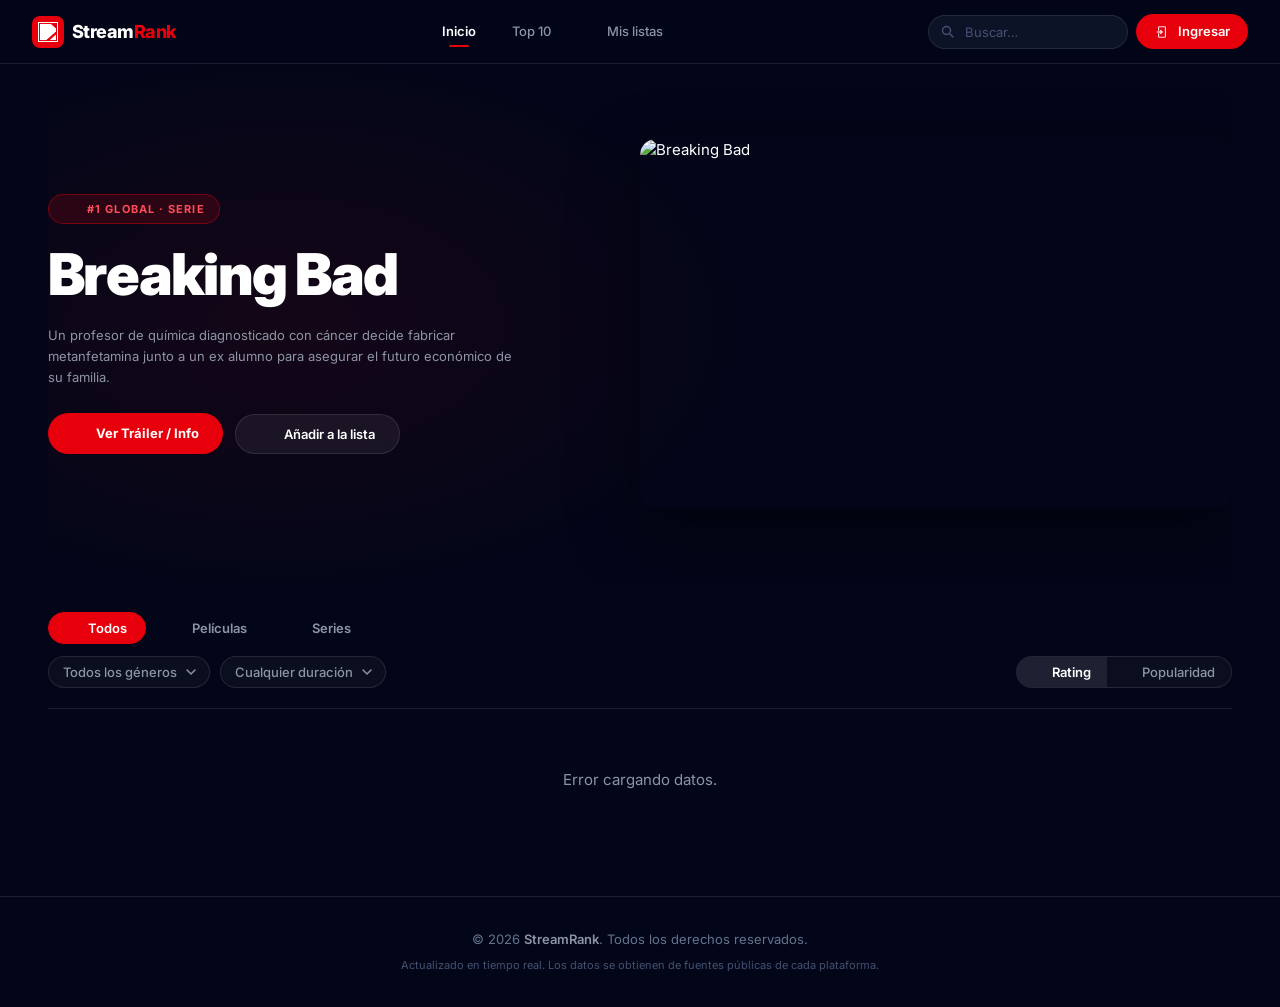
==== commit ad40b619: "index conectado con el back" ====
--- a/index.html
+++ b/index.html
@@ -142,14 +142,16 @@
           <label for="filter-genre" class="sr-only">Filtrar por género</label>
           <select id="filter-genre" class="filter-select">
             <option value="">Todos los géneros</option>
-            <option value="action">Acción</option>
+            <option value="accion">Acción</option>
             <option value="drama">Drama</option>
-            <option value="scifi">Ciencia ficción</option>
-            <option value="comedy">Comedia</option>
+            <option value="ciencia ficcion">Ciencia ficción</option>
+            <option value="comedia">Comedia</option>
             <option value="thriller">Thriller</option>
-            <option value="fantasy">Fantasía</option>
-            <option value="crime">Crimen</option>
-            <option value="animation">Animación</option>
+            <option value="fantasia">Fantasía</option>
+            <option value="crimen">Crimen</option>
+            <option value="animacion">Animación</option>
+            <option value="aventura">Aventura</option>
+            <option value="misterio">Misterio</option>
           </select>
           <label for="filter-duration" class="sr-only">Filtrar por duración</label>
           <select id="filter-duration" class="filter-select">
@@ -174,189 +176,9 @@
  
  
       <!-- Lista -->
-      <ol class="ranking-list" aria-label="Lista Top 10 global">
- 
-        <li data-item-id="breaking-bad"><article class="card" aria-label="Puesto 1: Breaking Bad">
-          <span class="card__rank" aria-label="Puesto 1">1</span>
-          <div class="card__thumb"><img src="https://images.unsplash.com/photo-1604975999044-188783d54fb3?w=400&q=80" alt="Póster de Breaking Bad" loading="lazy" /></div>
-          <div class="card__body">
-            <div class="card__type-row"><span class="card__type">Serie</span><span class="card__genres">Crime, Drama</span></div>
-            <h2 class="card__title">Breaking Bad</h2>
-            <p class="card__desc">Un profesor de química diagnosticado con cáncer decide fabricar metanfetamina para asegurar el futuro de su familia.</p>
-            <div class="card__stats">
-              <span class="card__rating" aria-label="Rating 9.5"><img src="assets/icons/Estrella.svg" alt="" class="card-rating-icon" />9.5</span>
-              <span class="card__pts" aria-label="9900 puntos"><svg viewBox="0 0 14 14" fill="none" stroke="currentColor" stroke-width="1.6" aria-hidden="true"><path d="M2 10l3-4 3 2 4-6" stroke-linecap="round" stroke-linejoin="round"/></svg>9900 pts</span>
-            </div>
-          </div>
-          <div class="card__side">
-            <span class="platform-badge platform-badge--netflix">NETFLIX</span>
-            <button class="btn-save" aria-label="Guardar Breaking Bad en mi lista" aria-pressed="false"><img src="assets/icons/agregar.svg" alt="" class="save-icon" /></button>
-          </div>
-        </article></li>
- 
-        <li data-item-id="game-of-thrones"><article class="card" aria-label="Puesto 2: Game of Thrones">
-          <span class="card__rank" aria-label="Puesto 2">2</span>
-          <div class="card__thumb"><img src="https://images.unsplash.com/photo-1518709268805-4e9042af9f23?w=400&q=80" alt="Póster de Game of Thrones" loading="lazy" /></div>
-          <div class="card__body">
-            <div class="card__type-row"><span class="card__type">Serie</span><span class="card__genres">Fantasy, Drama</span></div>
-            <h2 class="card__title">Game of Thrones</h2>
-            <p class="card__desc">Familias nobles luchan por el control del Trono de Hierro en un mundo de dragones y magia antigua.</p>
-            <div class="card__stats">
-              <span class="card__rating" aria-label="Rating 9.3"><img src="assets/icons/Estrella.svg" alt="" class="card-rating-icon" />9.3</span>
-              <span class="card__pts" aria-label="9600 puntos"><svg viewBox="0 0 14 14" fill="none" stroke="currentColor" stroke-width="1.6" aria-hidden="true"><path d="M2 10l3-4 3 2 4-6" stroke-linecap="round" stroke-linejoin="round"/></svg>9600 pts</span>
-            </div>
-          </div>
-          <div class="card__side">
-            <span class="platform-badge platform-badge--hbo">HBO MAX</span>
-            <button class="btn-save" aria-label="Guardar Game of Thrones en mi lista" aria-pressed="false"><img src="assets/icons/agregar.svg" alt="" class="save-icon" /></button>
-          </div>
-        </article></li>
- 
-        <li data-item-id="interstellar"><article class="card" aria-label="Puesto 3: Interstellar">
-          <span class="card__rank" aria-label="Puesto 3">3</span>
-          <div class="card__thumb"><img src="https://images.unsplash.com/photo-1451187580459-43490279c0fa?w=400&q=80" alt="Póster de Interstellar" loading="lazy" /></div>
-          <div class="card__body">
-            <div class="card__type-row"><span class="card__type">Película</span><span class="card__genres">Action, Sci-Fi</span></div>
-            <h2 class="card__title">Interstellar</h2>
-            <p class="card__desc">Un equipo de exploradores viaja a través de un agujero de gusano en busca de un nuevo hogar para la humanidad.</p>
-            <div class="card__stats">
-              <span class="card__rating" aria-label="Rating 9.2"><img src="assets/icons/Estrella.svg" alt="" class="card-rating-icon" />9.2</span>
-              <span class="card__pts" aria-label="9800 puntos"><svg viewBox="0 0 14 14" fill="none" stroke="currentColor" stroke-width="1.6" aria-hidden="true"><path d="M2 10l3-4 3 2 4-6" stroke-linecap="round" stroke-linejoin="round"/></svg>9800 pts</span>
-            </div>
-          </div>
-          <div class="card__side">
-            <span class="platform-badge platform-badge--hbo">HBO MAX</span>
-            <button class="btn-save" aria-label="Guardar Interstellar en mi lista" aria-pressed="false"><img src="assets/icons/agregar.svg" alt="" class="save-icon" /></button>
-          </div>
-        </article></li>
- 
-        <li data-item-id="stranger-things"><article class="card" aria-label="Puesto 4: Stranger Things">
-          <span class="card__rank" aria-label="Puesto 4">4</span>
-          <div class="card__thumb"><img src="https://images.unsplash.com/photo-1535016120720-40c646be5580?w=400&q=80" alt="Póster de Stranger Things" loading="lazy" /></div>
-          <div class="card__body">
-            <div class="card__type-row"><span class="card__type">Serie</span><span class="card__genres">Sci-Fi, Mystery</span></div>
-            <h2 class="card__title">Stranger Things</h2>
-            <p class="card__desc">Un grupo de amigos descubre fuerzas sobrenaturales y experimentos secretos del gobierno en su pequeño pueblo.</p>
-            <div class="card__stats">
-              <span class="card__rating" aria-label="Rating 9.0"><img src="assets/icons/Estrella.svg" alt="" class="card-rating-icon" />9.0</span>
-              <span class="card__pts" aria-label="9300 puntos"><svg viewBox="0 0 14 14" fill="none" stroke="currentColor" stroke-width="1.6" aria-hidden="true"><path d="M2 10l3-4 3 2 4-6" stroke-linecap="round" stroke-linejoin="round"/></svg>9300 pts</span>
-            </div>
-          </div>
-          <div class="card__side">
-            <span class="platform-badge platform-badge--netflix">NETFLIX</span>
-            <button class="btn-save" aria-label="Guardar Stranger Things en mi lista" aria-pressed="false"><img src="assets/icons/agregar.svg" alt="" class="save-icon" /></button>
-          </div>
-        </article></li>
- 
-        <li data-item-id="the-dark-knight"><article class="card" aria-label="Puesto 5: The Dark Knight">
-          <span class="card__rank" aria-label="Puesto 5">5</span>
-          <div class="card__thumb"><img src="https://images.unsplash.com/photo-1509347528160-9a9e33742cdb?w=400&q=80" alt="Póster de The Dark Knight" loading="lazy" /></div>
-          <div class="card__body">
-            <div class="card__type-row"><span class="card__type">Película</span><span class="card__genres">Action, Thriller</span></div>
-            <h2 class="card__title">The Dark Knight</h2>
-            <p class="card__desc">Batman enfrenta a su mayor amenaza cuando el Joker desata el caos en Gotham City con un plan imparable.</p>
-            <div class="card__stats">
-              <span class="card__rating" aria-label="Rating 8.9"><img src="assets/icons/Estrella.svg" alt="" class="card-rating-icon" />8.9</span>
-              <span class="card__pts" aria-label="9100 puntos"><svg viewBox="0 0 14 14" fill="none" stroke="currentColor" stroke-width="1.6" aria-hidden="true"><path d="M2 10l3-4 3 2 4-6" stroke-linecap="round" stroke-linejoin="round"/></svg>9100 pts</span>
-            </div>
-          </div>
-          <div class="card__side">
-            <span class="platform-badge platform-badge--hbo">HBO MAX</span>
-            <button class="btn-save" aria-label="Guardar The Dark Knight en mi lista" aria-pressed="false"><img src="assets/icons/agregar.svg" alt="" class="save-icon" /></button>
-          </div>
-        </article></li>
- 
-        <li data-item-id="severance"><article class="card" aria-label="Puesto 6: Severance">
-          <span class="card__rank" aria-label="Puesto 6">6</span>
-          <div class="card__thumb"><img src="https://images.unsplash.com/photo-1497366216548-37526070297c?w=400&q=80" alt="Póster de Severance" loading="lazy" /></div>
-          <div class="card__body">
-            <div class="card__type-row"><span class="card__type">Serie</span><span class="card__genres">Sci-Fi, Thriller</span></div>
-            <h2 class="card__title">Severance</h2>
-            <p class="card__desc">Empleados de una corporación se someten a un procedimiento que separa quirúrgicamente sus recuerdos laborales de los personales.</p>
-            <div class="card__stats">
-              <span class="card__rating" aria-label="Rating 8.7"><img src="assets/icons/Estrella.svg" alt="" class="card-rating-icon" />8.7</span>
-              <span class="card__pts" aria-label="8800 puntos"><svg viewBox="0 0 14 14" fill="none" stroke="currentColor" stroke-width="1.6" aria-hidden="true"><path d="M2 10l3-4 3 2 4-6" stroke-linecap="round" stroke-linejoin="round"/></svg>8800 pts</span>
-            </div>
-          </div>
-          <div class="card__side">
-            <span class="platform-badge platform-badge--apple">APPLE TV+</span>
-            <button class="btn-save" aria-label="Guardar Severance en mi lista" aria-pressed="false"><img src="assets/icons/agregar.svg" alt="" class="save-icon" /></button>
-          </div>
-        </article></li>
- 
-        <li data-item-id="dune"><article class="card" aria-label="Puesto 7: Dune: Parte Uno">
-          <span class="card__rank" aria-label="Puesto 7">7</span>
-          <div class="card__thumb"><img src="https://images.unsplash.com/photo-1506905925346-21bda4d32df4?w=400&q=80" alt="Póster de Dune" loading="lazy" /></div>
-          <div class="card__body">
-            <div class="card__type-row"><span class="card__type">Película</span><span class="card__genres">Sci-Fi, Adventure</span></div>
-            <h2 class="card__title">Dune: Parte Uno</h2>
-            <p class="card__desc">Un joven noble hereda el control del planeta desértico más valioso de la galaxia, donde reside una sustancia única.</p>
-            <div class="card__stats">
-              <span class="card__rating" aria-label="Rating 8.5"><img src="assets/icons/Estrella.svg" alt="" class="card-rating-icon" />8.5</span>
-              <span class="card__pts" aria-label="8600 puntos"><svg viewBox="0 0 14 14" fill="none" stroke="currentColor" stroke-width="1.6" aria-hidden="true"><path d="M2 10l3-4 3 2 4-6" stroke-linecap="round" stroke-linejoin="round"/></svg>8600 pts</span>
-            </div>
-          </div>
-          <div class="card__side">
-            <span class="platform-badge platform-badge--hbo">HBO MAX</span>
-            <button class="btn-save" aria-label="Guardar Dune en mi lista" aria-pressed="false"><img src="assets/icons/agregar.svg" alt="" class="save-icon" /></button>
-          </div>
-        </article></li>
- 
-        <li data-item-id="the-boys"><article class="card" aria-label="Puesto 8: The Boys">
-          <span class="card__rank" aria-label="Puesto 8">8</span>
-          <div class="card__thumb"><img src="https://images.unsplash.com/photo-1531259683007-016a7b628fc3?w=400&q=80" alt="Póster de The Boys" loading="lazy" /></div>
-          <div class="card__body">
-            <div class="card__type-row"><span class="card__type">Serie</span><span class="card__genres">Action, Comedy</span></div>
-            <h2 class="card__title">The Boys</h2>
-            <p class="card__desc">Un grupo de vigilantes busca derrocar a un equipo de superhéroes corruptos que abusan de sus poderes.</p>
-            <div class="card__stats">
-              <span class="card__rating" aria-label="Rating 8.4"><img src="assets/icons/Estrella.svg" alt="" class="card-rating-icon" />8.4</span>
-              <span class="card__pts" aria-label="8400 puntos"><svg viewBox="0 0 14 14" fill="none" stroke="currentColor" stroke-width="1.6" aria-hidden="true"><path d="M2 10l3-4 3 2 4-6" stroke-linecap="round" stroke-linejoin="round"/></svg>8400 pts</span>
-            </div>
-          </div>
-          <div class="card__side">
-            <span class="platform-badge platform-badge--prime">PRIME</span>
-            <button class="btn-save" aria-label="Guardar The Boys en mi lista" aria-pressed="false"><img src="assets/icons/agregar.svg" alt="" class="save-icon" /></button>
-          </div>
-        </article></li>
- 
-        <li data-item-id="invincible"><article class="card" aria-label="Puesto 9: Invincible">
-          <span class="card__rank" aria-label="Puesto 9">9</span>
-          <div class="card__thumb"><img src="https://images.unsplash.com/photo-1612036782180-6f0b6cd846fe?w=400&q=80" alt="Póster de Invincible" loading="lazy" /></div>
-          <div class="card__body">
-            <div class="card__type-row"><span class="card__type">Serie</span><span class="card__genres">Animation, Action</span></div>
-            <h2 class="card__title">Invincible</h2>
-            <p class="card__desc">Un adolescente descubre que heredó los poderes de su padre, el superhéroe más poderoso del planeta.</p>
-            <div class="card__stats">
-              <span class="card__rating" aria-label="Rating 8.3"><img src="assets/icons/Estrella.svg" alt="" class="card-rating-icon" />8.3</span>
-              <span class="card__pts" aria-label="8100 puntos"><svg viewBox="0 0 14 14" fill="none" stroke="currentColor" stroke-width="1.6" aria-hidden="true"><path d="M2 10l3-4 3 2 4-6" stroke-linecap="round" stroke-linejoin="round"/></svg>8100 pts</span>
-            </div>
-          </div>
-          <div class="card__side">
-            <span class="platform-badge platform-badge--prime">PRIME</span>
-            <button class="btn-save" aria-label="Guardar Invincible en mi lista" aria-pressed="false"><img src="assets/icons/agregar.svg" alt="" class="save-icon" /></button>
-          </div>
-        </article></li>
- 
-        <li data-item-id="dark"><article class="card" aria-label="Puesto 10: Dark">
-          <span class="card__rank" aria-label="Puesto 10">10</span>
-          <div class="card__thumb"><img src="https://images.unsplash.com/photo-1419242902214-272b3f66ee7a?w=400&q=80" alt="Póster de Dark" loading="lazy" /></div>
-          <div class="card__body">
-            <div class="card__type-row"><span class="card__type">Serie</span><span class="card__genres">Sci-Fi, Mystery</span></div>
-            <h2 class="card__title">Dark</h2>
-            <p class="card__desc">Una saga familiar con un giro sobrenatural que conecta cuatro familias de un pueblo alemán a través del tiempo.</p>
-            <div class="card__stats">
-              <span class="card__rating" aria-label="Rating 8.2"><img src="assets/icons/Estrella.svg" alt="" class="card-rating-icon" />8.2</span>
-              <span class="card__pts" aria-label="7900 puntos"><svg viewBox="0 0 14 14" fill="none" stroke="currentColor" stroke-width="1.6" aria-hidden="true"><path d="M2 10l3-4 3 2 4-6" stroke-linecap="round" stroke-linejoin="round"/></svg>7900 pts</span>
-            </div>
-          </div>
-          <div class="card__side">
-            <span class="platform-badge platform-badge--netflix">NETFLIX</span>
-            <button class="btn-save" aria-label="Guardar Dark en mi lista" aria-pressed="false"><img src="assets/icons/agregar.svg" alt="" class="save-icon" /></button>
-          </div>
-        </article></li>
- 
+       <ol class="ranking-list" id="rankingList" aria-label="Lista Top 10 global">
       </ol>
+ 
     </section>
   </main>
  
--- a/css/style.css
+++ b/css/style.css
@@ -377,11 +377,9 @@
     font-size: var(--text-xs);
   }
 }
-
 @media (max-width: 480px) {
   .header-inner { padding: 0 var(--space-sm); }
   .header-logo__wordmark { display: none; }
-  .nav-link-text { display: none; }
-  .nav-link { padding: var(--space-xs) var(--space-sm); }
+  .nav-link { padding: var(--space-xs) var(--space-sm); font-size: 10px; }
   .nav-link__icon { opacity: 1; }
 }
--- a/css/inicio.css
+++ b/css/inicio.css
@@ -4,13 +4,20 @@
 
 
 /* ── HERO ── */
+#site-main {
+  max-width: 1280px;
+  margin: 0 auto;
+  width: 100%;
+  padding: 0 48px;
+  box-sizing: border-box;
+}
 .hero {
   display: grid;
   grid-template-columns: 1fr 1fr;
   align-items: center;
   gap: 0;
   min-height: 520px;
-  padding: 56px 48px;
+  padding: 56px 0;
   position: relative;
   overflow: hidden;
 }
@@ -197,7 +204,7 @@
   display: flex;
   flex-direction: column;
   gap: 0;
-  padding: 0 48px 64px;
+  padding: 0 0 64px;
 }
 
 
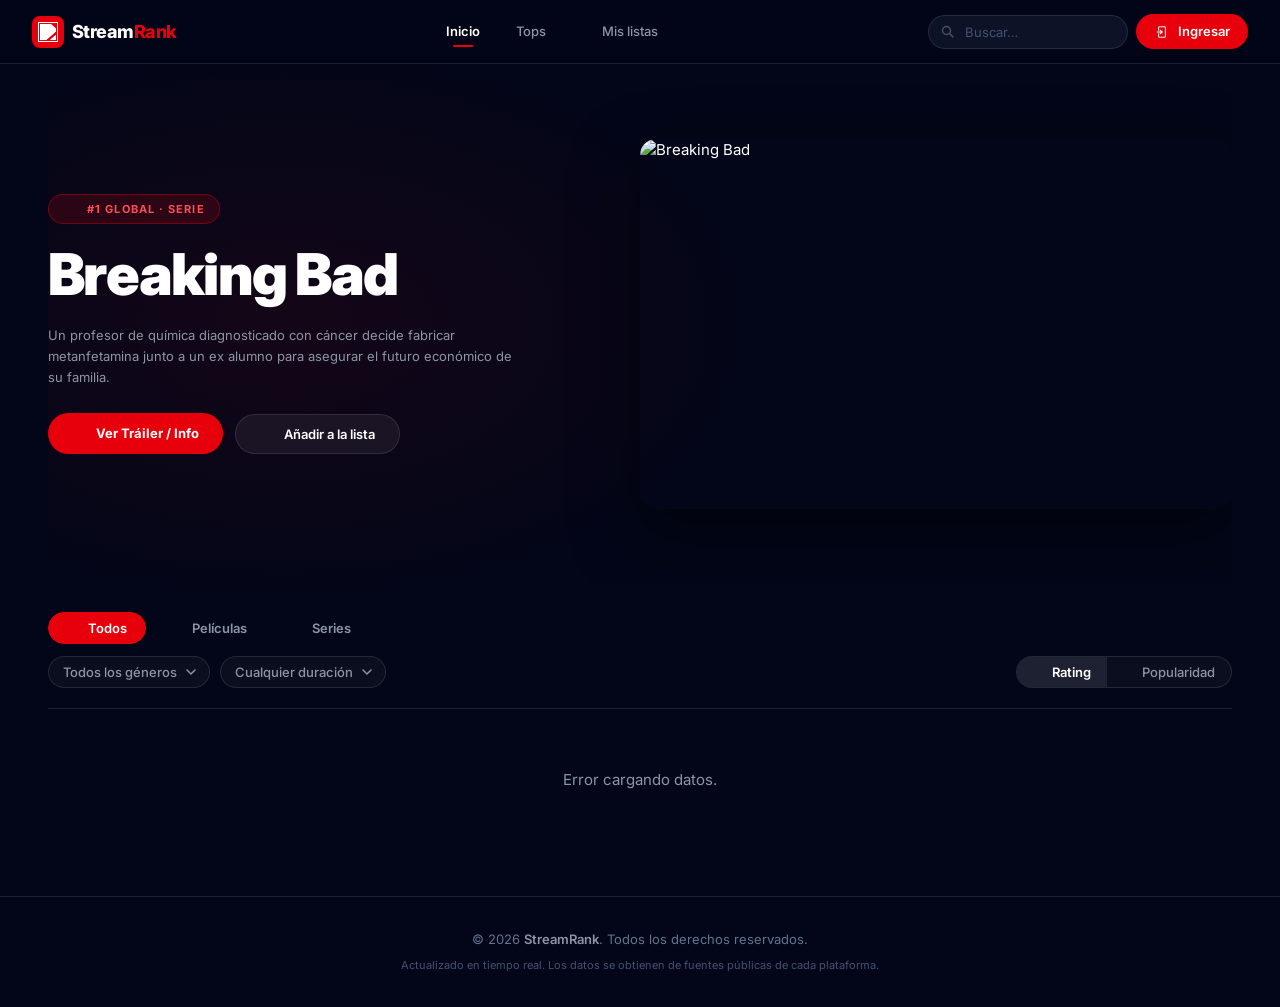
==== commit 5725233d: "Update top 10 category link from 'Lord of the Rings' to 'Drama'" ====
--- a/index.html
+++ b/index.html
@@ -40,7 +40,7 @@
         </a>
  
         <a href="top_10.html" class="nav-link">
-          <span class="nav-link-text">Top 10</span>
+          <span class="nav-link-text">Tops</span>
         </a>
  
         <a href="mis-listas.html" class="nav-link">
@@ -146,7 +146,7 @@
             <option value="drama">Drama</option>
             <option value="ciencia ficcion">Ciencia ficción</option>
             <option value="comedia">Comedia</option>
-            <option value="thriller">Thriller</option>
+            <option value="suspense">Thriller</option>
             <option value="fantasia">Fantasía</option>
             <option value="crimen">Crimen</option>
             <option value="animacion">Animación</option>
@@ -197,6 +197,32 @@
     </div>
   </footer>
 
+  <!-- Badge última actualización -->
+  <div id="lastUpdateBadge" style="
+    display: none;
+    position: fixed;
+    bottom: 24px;
+    right: 24px;
+    z-index: 50;
+    align-items: center;
+    gap: 6px;
+    padding: 8px 16px;
+    background: #0F172B;
+    border: 1px solid rgba(255,255,255,0.1);
+    border-radius: 9999px;
+    font-size: 12px;
+    color: #8D95A5;
+    box-shadow: 0 4px 16px rgba(0,0,0,0.4);
+    cursor: default;
+  ">
+    <svg viewBox="0 0 16 16" fill="none" stroke="currentColor" stroke-width="1.5"
+         style="width:13px;height:13px;flex-shrink:0;" stroke-linecap="round" stroke-linejoin="round">
+      <circle cx="8" cy="8" r="6"/>
+      <path d="M8 5v3l2 2"/>
+    </svg>
+    Actualizado: <strong id="lastUpdateFecha" style="color:#fff; margin-left:4px;"></strong>
+  </div>
+
   <style>
     /* Estilos para los iconos */
     .btn-icon,
--- a/css/style.css
+++ b/css/style.css
@@ -114,7 +114,7 @@
   -webkit-backdrop-filter: blur(16px);
   border-bottom: 1px solid var(--color-border);
   flex-wrap: nowrap;
-  overflow: hidden;
+  overflow: visible;
 }
 
 /* Logo */
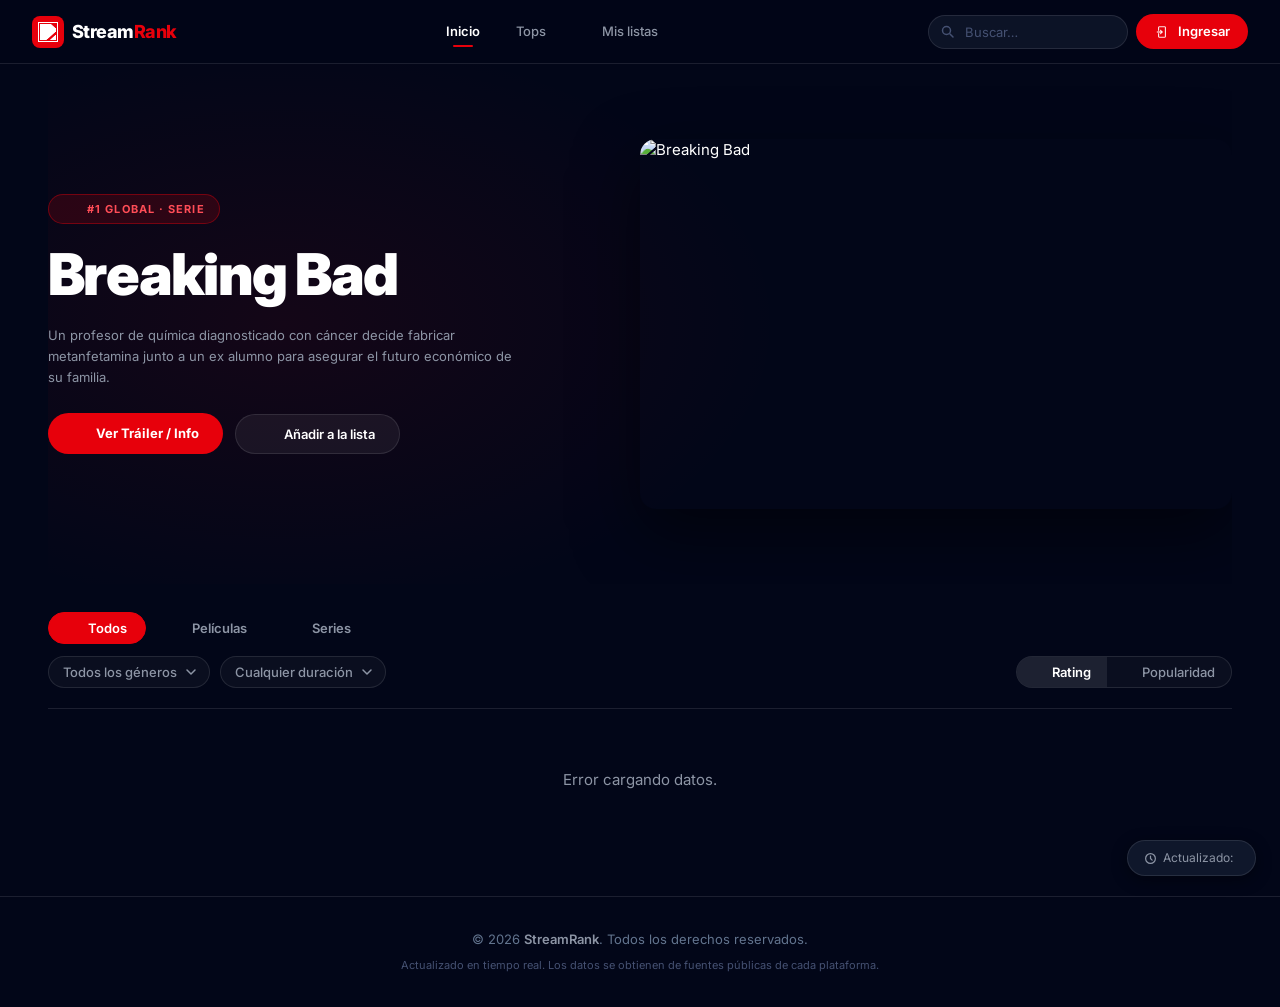
==== commit 99d7d8de: "Add search functionality and update UI elements across multiple pages" ====
--- a/index.html
+++ b/index.html
@@ -180,6 +180,7 @@
       </ol>
  
     </section>
+    
   </main>
  
  
@@ -196,32 +197,17 @@
       </p>
     </div>
   </footer>
-
   <!-- Badge última actualización -->
-  <div id="lastUpdateBadge" style="
-    display: none;
-    position: fixed;
-    bottom: 24px;
-    right: 24px;
-    z-index: 50;
-    align-items: center;
-    gap: 6px;
-    padding: 8px 16px;
-    background: #0F172B;
-    border: 1px solid rgba(255,255,255,0.1);
-    border-radius: 9999px;
-    font-size: 12px;
-    color: #8D95A5;
-    box-shadow: 0 4px 16px rgba(0,0,0,0.4);
-    cursor: default;
-  ">
-    <svg viewBox="0 0 16 16" fill="none" stroke="currentColor" stroke-width="1.5"
-         style="width:13px;height:13px;flex-shrink:0;" stroke-linecap="round" stroke-linejoin="round">
-      <circle cx="8" cy="8" r="6"/>
-      <path d="M8 5v3l2 2"/>
-    </svg>
-    Actualizado: <strong id="lastUpdateFecha" style="color:#fff; margin-left:4px;"></strong>
-  </div>
+  <div id="lastUpdateBadge">
+  <svg viewBox="0 0 16 16" fill="none" stroke="currentColor" stroke-width="1.5"
+       stroke-linecap="round" stroke-linejoin="round">
+    <circle cx="8" cy="8" r="6"/>
+    <path d="M8 5v3l2 2"/>
+  </svg>
+
+  Actualizado:
+  <strong id="lastUpdateFecha"></strong>
+</div>
 
   <style>
     /* Estilos para los iconos */
@@ -244,5 +230,7 @@
  <script src="js/auth-modal.js"></script>
  <script src="js/listas.js"></script>
  <script>Auth.updateHeaderUI();</script>
+
+
 </body>
 </html>
--- a/css/inicio.css
+++ b/css/inicio.css
@@ -564,6 +564,42 @@
   flex-shrink: 0;
   display: block;
 }
+/* ── BADGE ÚLTIMA ACTUALIZACIÓN ── */
+#lastUpdateBadge {
+  position: fixed;
+  bottom: 24px;
+  right: 24px;
+  z-index: 50;
+
+  display: flex;
+  align-items: center;
+  gap: 6px;
+
+  padding: 8px 16px;
+
+  background: #0F172B;
+  border: 1px solid rgba(255,255,255,0.1);
+  border-radius: var(--radius-pill);
+
+  font-size: 12px;
+  color: #8D95A5;
+
+  box-shadow: 0 4px 16px rgba(0,0,0,0.4);
+
+  cursor: default;
+
+  backdrop-filter: blur(10px);
+}
+
+#lastUpdateBadge strong {
+  color: #fff;
+}
+
+#lastUpdateBadge svg {
+  width: 13px;
+  height: 13px;
+  flex-shrink: 0;
+}
 
 
 /* ── RESPONSIVE ── */
